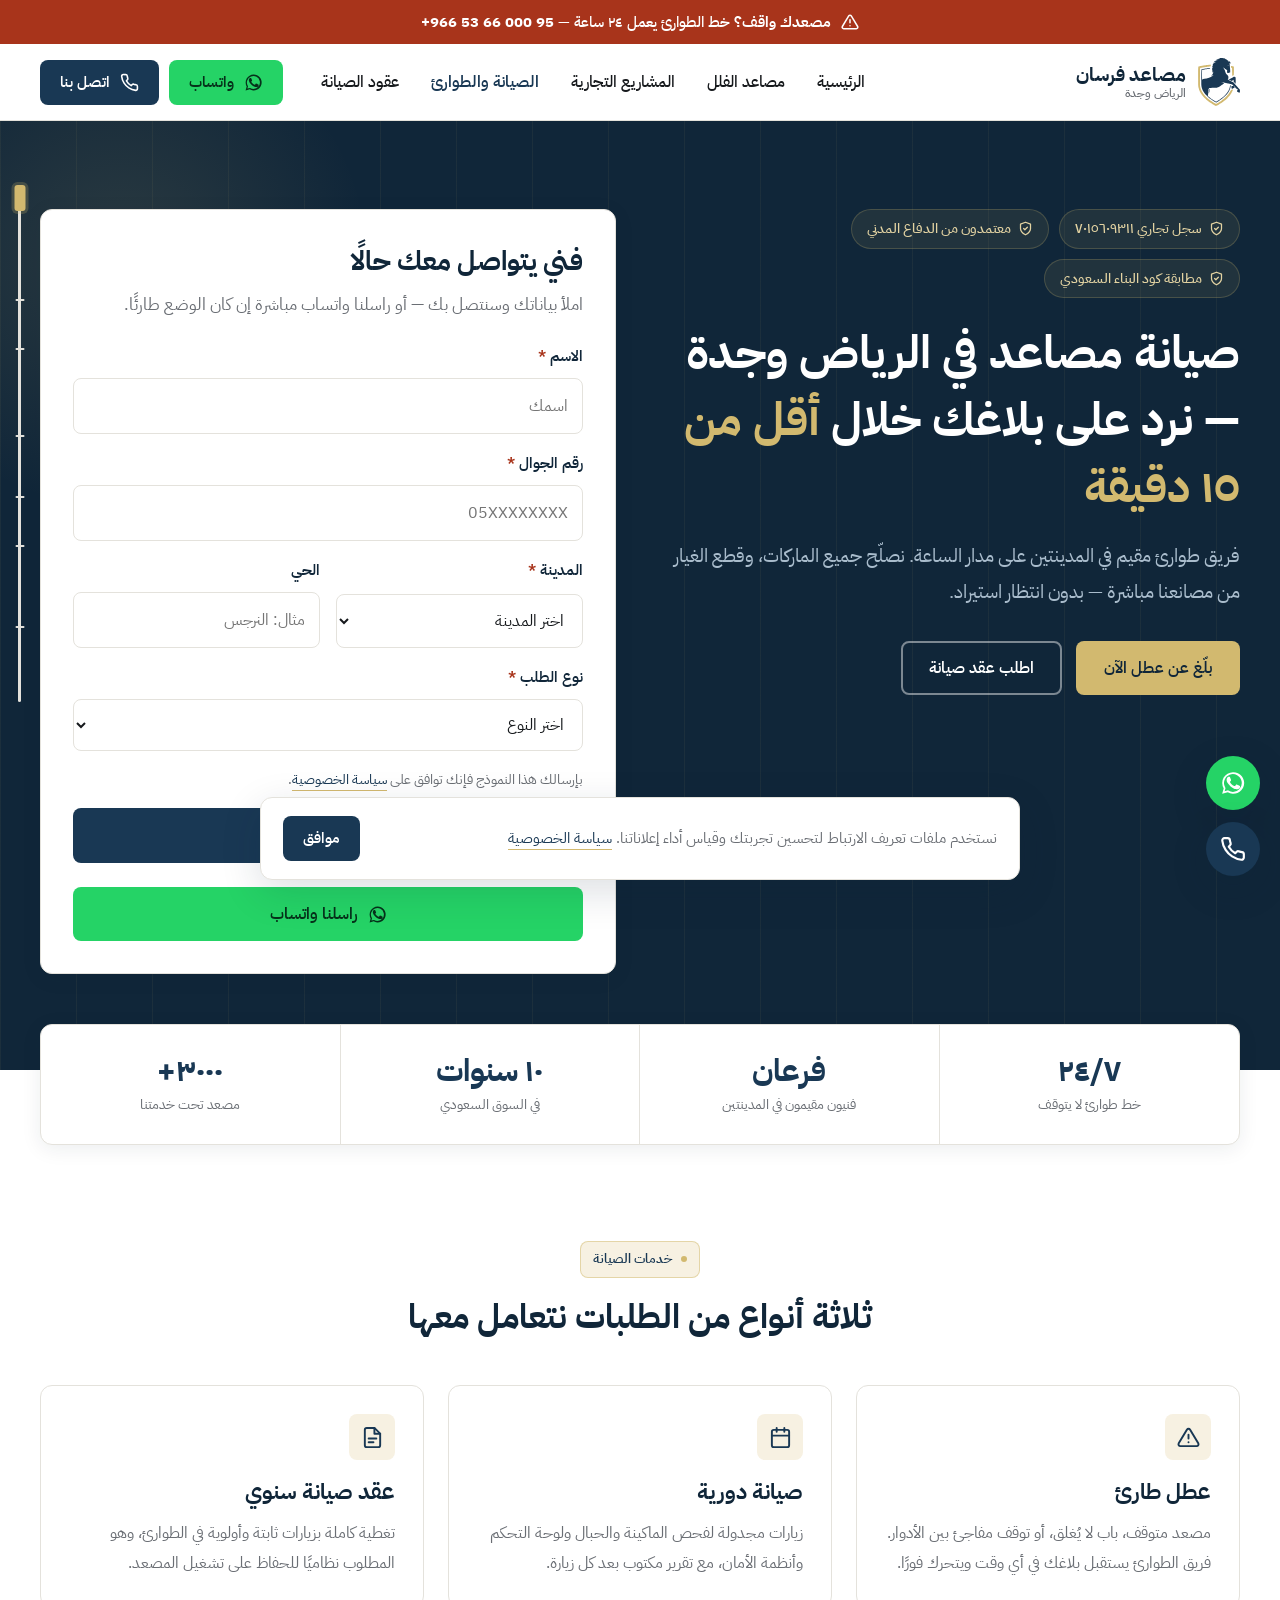
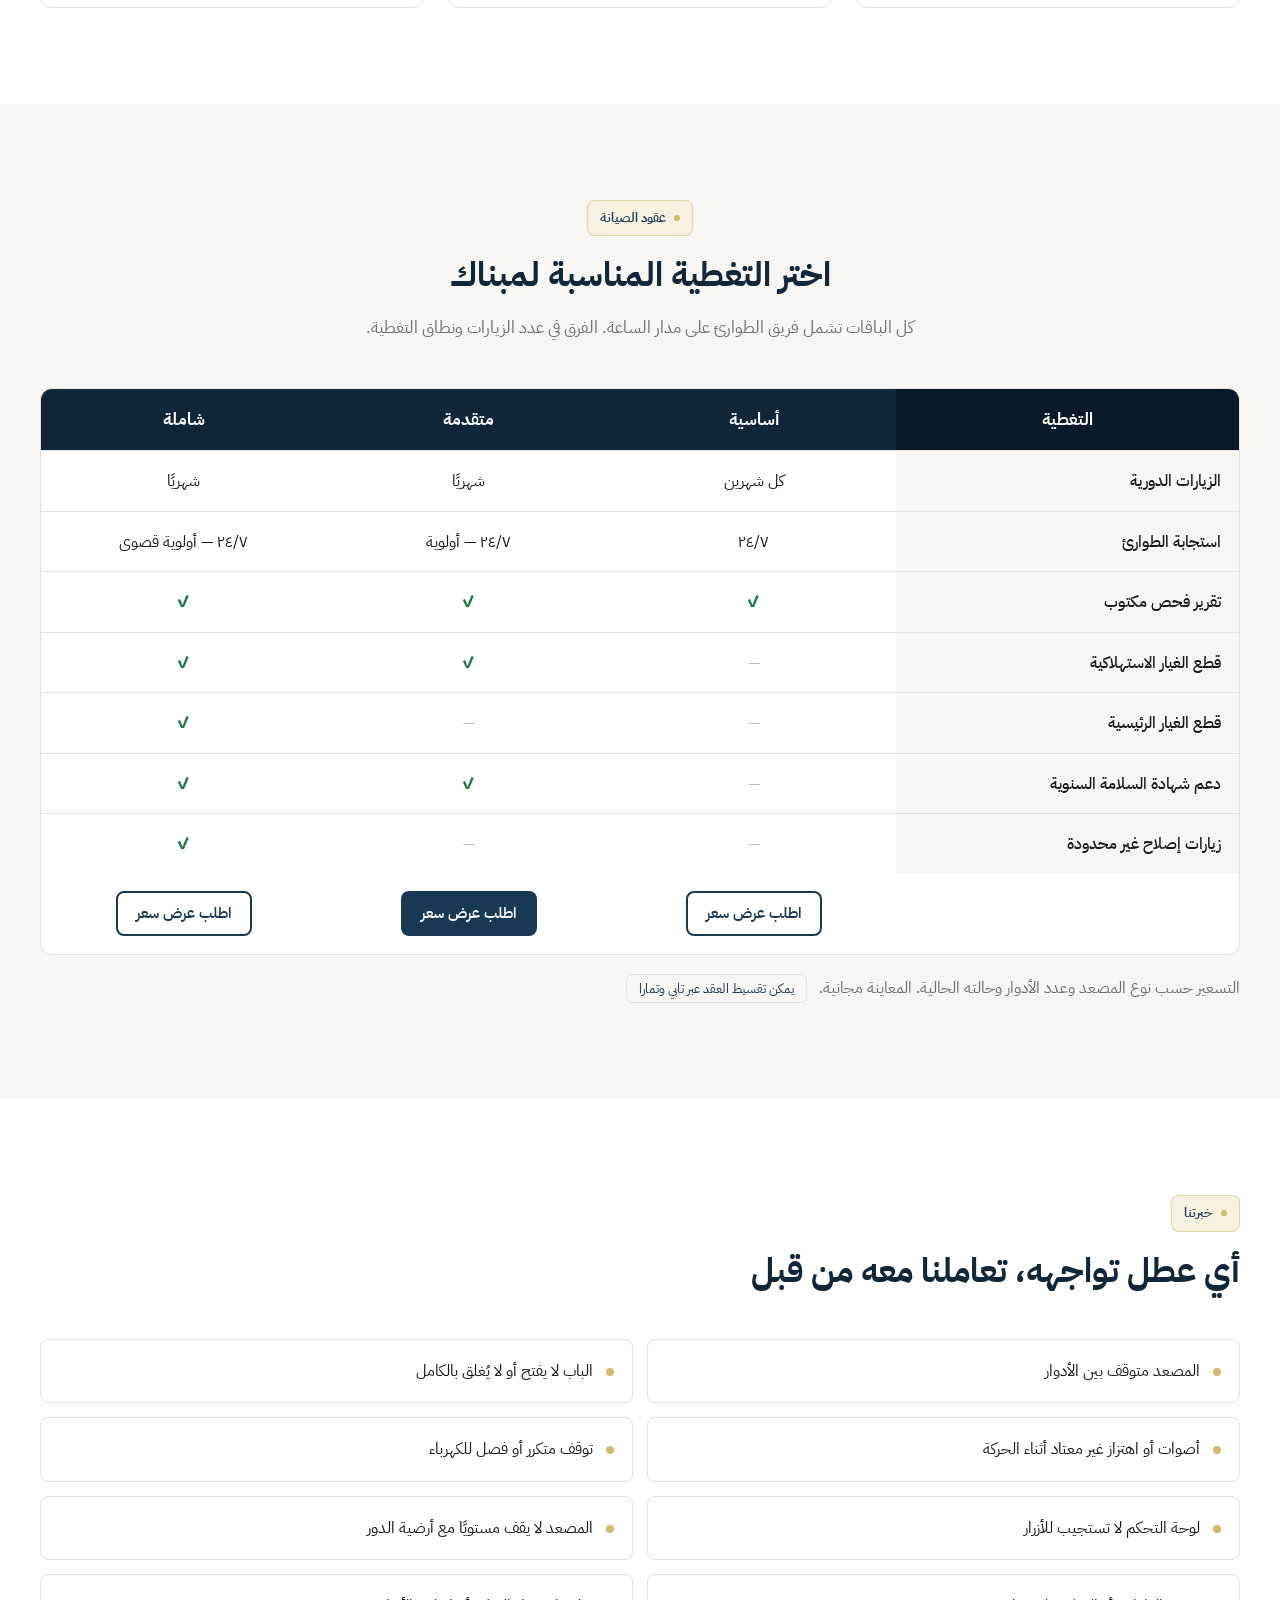
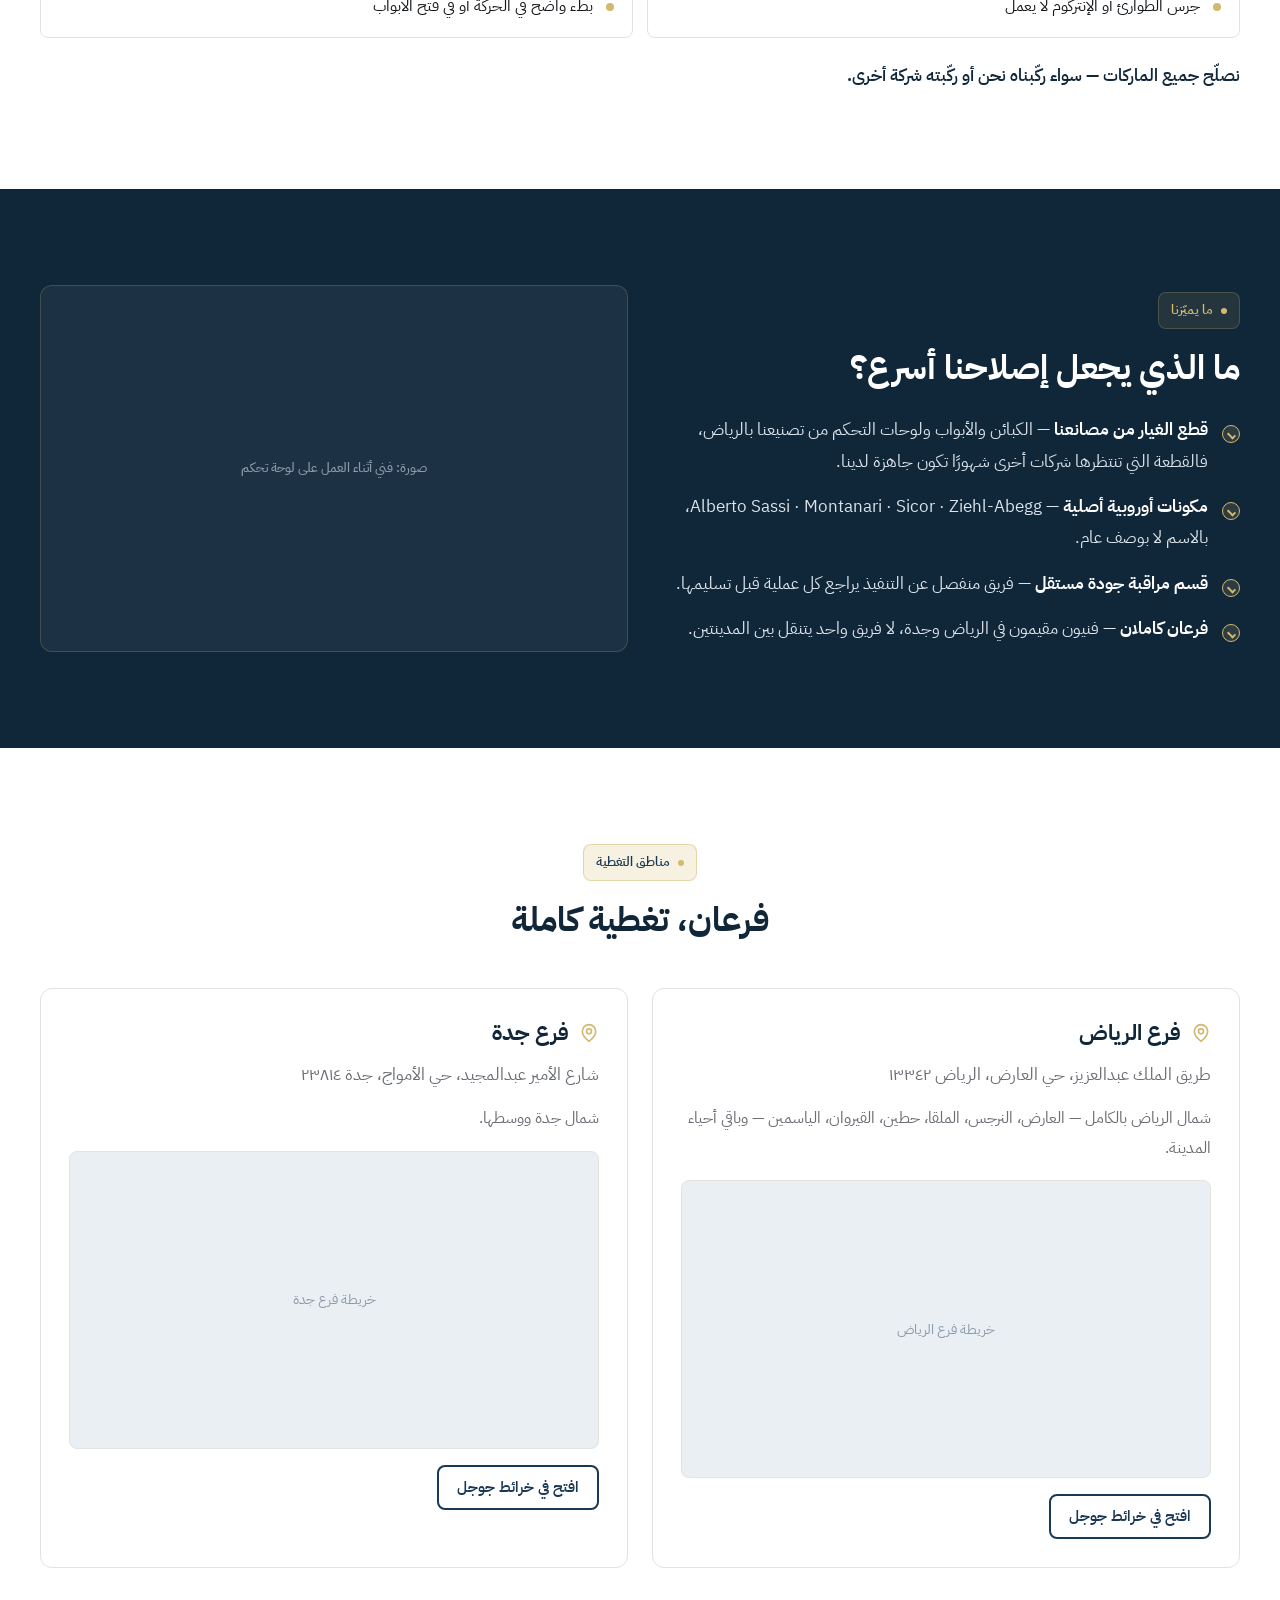
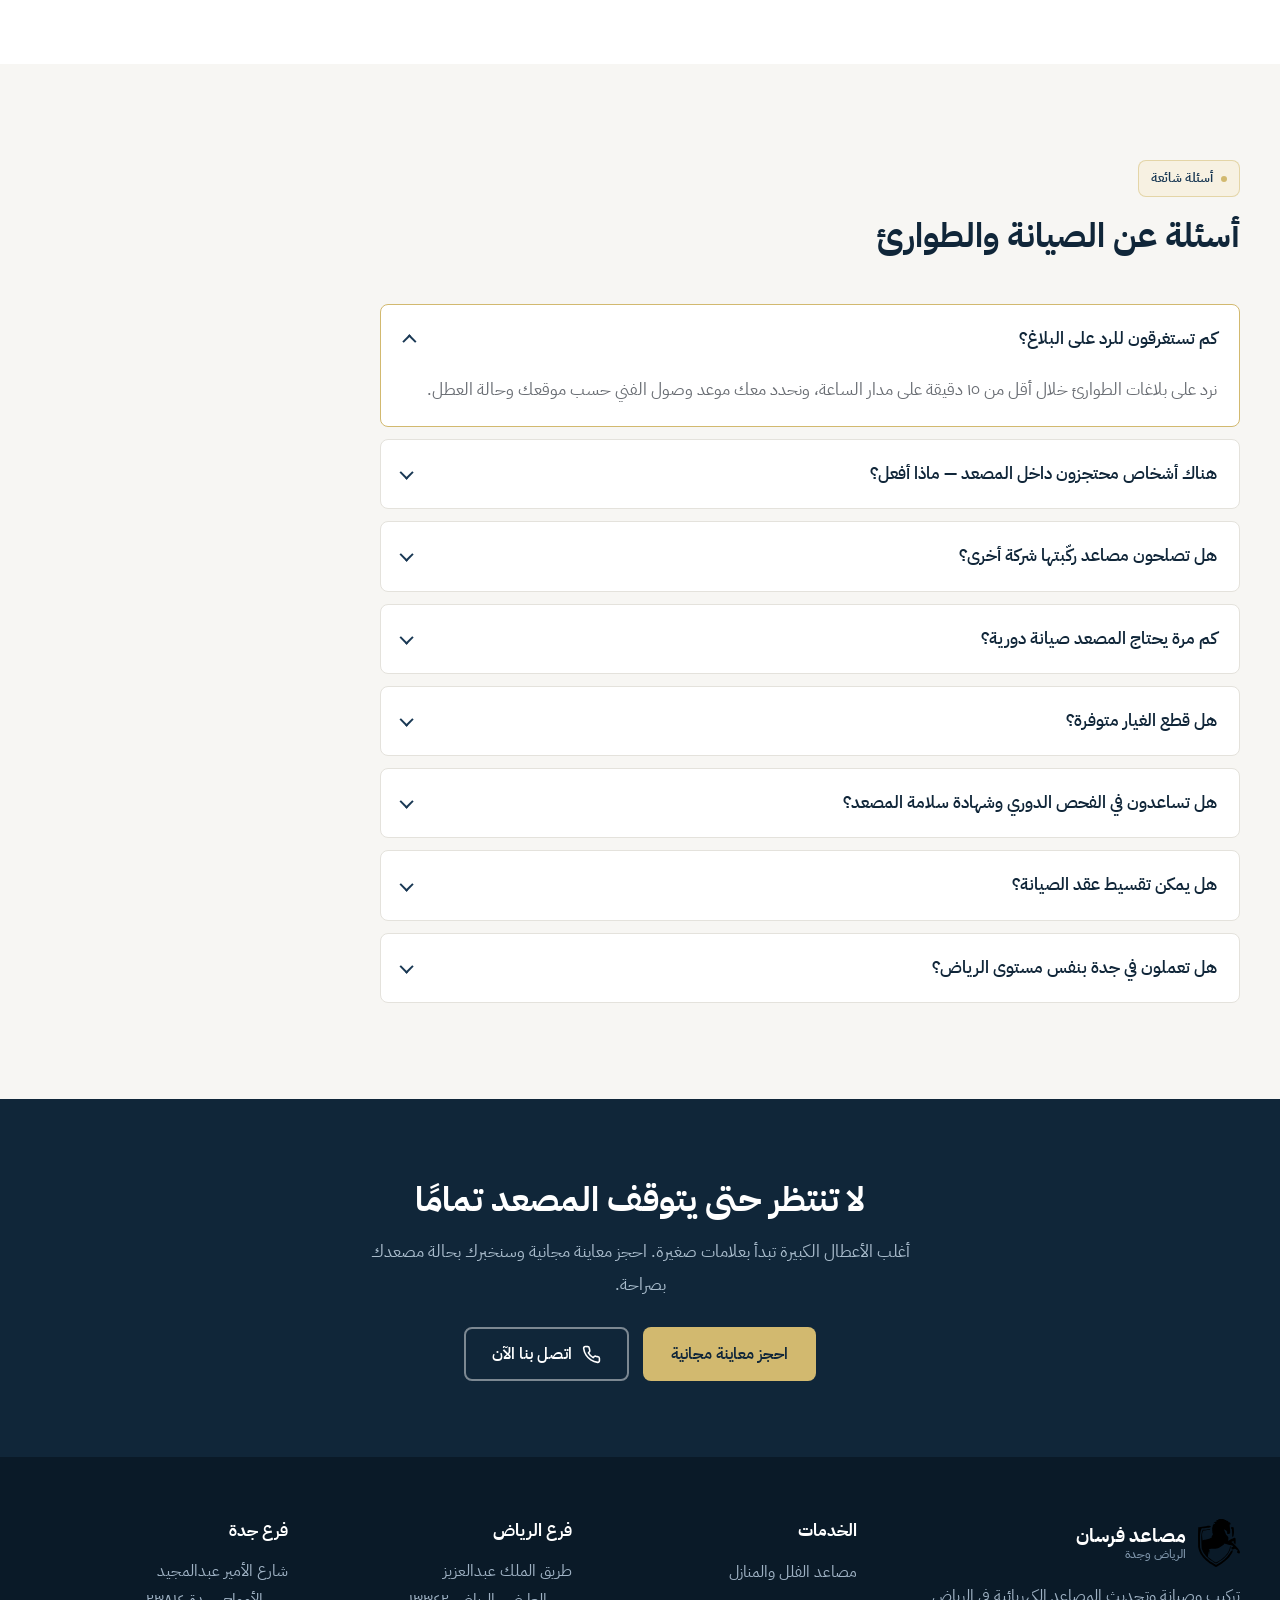
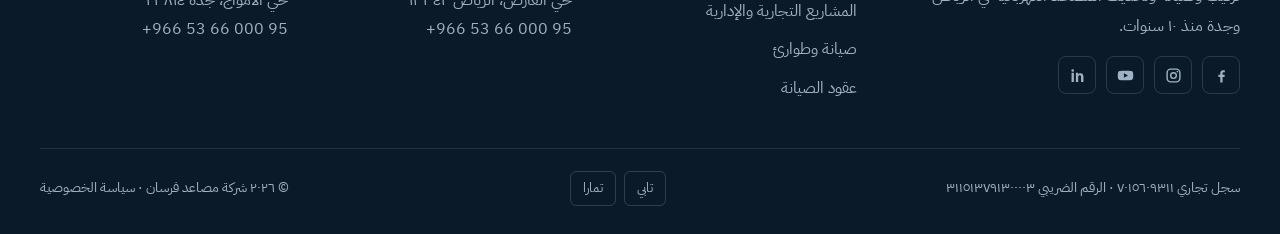
==== maintenance.html @ 2d0166f9 "Initial commit" ====
<!DOCTYPE html>
<html lang="ar" dir="rtl">
<head>
<meta charset="UTF-8">
<meta name="viewport" content="width=device-width, initial-scale=1">
<title>صيانة مصاعد الرياض وجدة | طوارئ ٢٤ ساعة – مصاعد فرسان</title>
<meta name="description" content="عطل في المصعد؟ فريق طوارئ مقيم في الرياض وجدة على مدار الساعة، ورد على بلاغك خلال أقل من ١٥ دقيقة. عقود صيانة سنوية وقطع غيار من مصانعنا.">
<link rel="canonical" href="https://fursanelevators.com/lp/maintenance.html">
<meta property="og:title" content="صيانة مصاعد الرياض وجدة | طوارئ ٢٤ ساعة">
<meta property="og:description" content="فريق طوارئ مقيم في الرياض وجدة على مدار الساعة، ورد على بلاغك خلال أقل من ١٥ دقيقة.">
<meta property="og:type" content="website">
<meta property="og:locale" content="ar_SA">

<link rel="icon" href="assets/fursan-logo-mono.svg" type="image/svg+xml">
<link rel="preconnect" href="https://fonts.googleapis.com">
<link rel="preconnect" href="https://fonts.gstatic.com" crossorigin>
<link rel="stylesheet" href="https://fonts.googleapis.com/css2?family=IBM+Plex+Sans+Arabic:wght@400;500;600;700&display=swap">
<link rel="stylesheet" href="styles.css">

<!-- 🔸 GTM -->
<script>(function(w,d,s,l,i){w[l]=w[l]||[];w[l].push({'gtm.start':new Date().getTime(),event:'gtm.js'});
var f=d.getElementsByTagName(s)[0],j=d.createElement(s),dl=l!='dataLayer'?'&l='+l:'';j.async=true;
j.src='https://www.googletagmanager.com/gtm.js?id='+i+dl;f.parentNode.insertBefore(j,f);})
(window,document,'script','dataLayer','GTM-XXXXXXX');</script>

<script type="application/ld+json">
{
  "@context": "https://schema.org",
  "@type": "FAQPage",
  "mainEntity": [
    {"@type":"Question","name":"كم تستغرقون للرد على البلاغ؟","acceptedAnswer":{"@type":"Answer","text":"نرد على بلاغات الطوارئ خلال أقل من ١٥ دقيقة على مدار الساعة، ونحدد معك موعد وصول الفني حسب موقعك وحالة العطل."}},
    {"@type":"Question","name":"هل تصلحون مصاعد ركّبتها شركة أخرى؟","acceptedAnswer":{"@type":"Answer","text":"نعم. نتعامل مع جميع الماركات، ونبدأ بمعاينة لتحديد الحالة قبل أي عمل."}},
    {"@type":"Question","name":"كم مرة يحتاج المصعد صيانة دورية؟","acceptedAnswer":{"@type":"Answer","text":"الشائع زيارة شهرية للمصاعد كثيفة الاستخدام، وكل شهرين للمصاعد السكنية الأقل استخدامًا."}}
  ]
}
</script>
</head>

<body class="has-bar" data-page="maintenance" data-page-name="صفحة الصيانة والطوارئ">
<noscript><iframe src="https://www.googletagmanager.com/ns.html?id=GTM-XXXXXXX" height="0" width="0" style="display:none;visibility:hidden"></iframe></noscript>

<svg width="0" height="0" style="position:absolute" aria-hidden="true" focusable="false">
  <symbol id="i-phone" viewBox="0 0 24 24" fill="none" stroke="currentColor" stroke-width="2" stroke-linecap="round" stroke-linejoin="round"><path d="M22 16.9v3a2 2 0 0 1-2.2 2 19.8 19.8 0 0 1-8.6-3.1 19.5 19.5 0 0 1-6-6A19.8 19.8 0 0 1 2.1 4.2 2 2 0 0 1 4.1 2h3a2 2 0 0 1 2 1.7c.1 1 .4 1.9.7 2.8a2 2 0 0 1-.5 2.1L8.1 9.9a16 16 0 0 0 6 6l1.3-1.3a2 2 0 0 1 2.1-.4c.9.3 1.8.6 2.8.7a2 2 0 0 1 1.7 2Z"/></symbol>
  <symbol id="i-wa" viewBox="0 0 24 24" fill="currentColor"><path d="M17.5 14.4c-.3-.2-1.7-.9-2-1-.3-.1-.5-.1-.7.1-.2.3-.7 1-.9 1.2-.2.2-.3.2-.6.1a8 8 0 0 1-2.4-1.5 9 9 0 0 1-1.6-2c-.2-.3 0-.5.1-.6l.5-.6.3-.5v-.5l-1-2.3c-.2-.6-.5-.5-.7-.5h-.6c-.2 0-.5.1-.8.4-.3.3-1 1-1 2.5s1.1 2.9 1.2 3.1c.2.2 2.2 3.4 5.3 4.7.7.3 1.3.5 1.8.6.7.2 1.4.2 1.9.1.6-.1 1.7-.7 2-1.4.2-.7.2-1.3.2-1.4l-.5-.3ZM12 2a10 10 0 0 0-8.6 15L2 22l5.2-1.4A10 10 0 1 0 12 2Zm0 18.2c-1.5 0-3-.4-4.3-1.2l-.3-.2-3.1.8.8-3-.2-.3A8.2 8.2 0 1 1 12 20.2Z"/></symbol>
  <symbol id="i-shield" viewBox="0 0 24 24" fill="none" stroke="currentColor" stroke-width="2" stroke-linecap="round" stroke-linejoin="round"><path d="M12 22s8-4 8-10V5l-8-3-8 3v7c0 6 8 10 8 10Z"/><path d="m9 12 2 2 4-4"/></symbol>
  <symbol id="i-wrench" viewBox="0 0 24 24" fill="none" stroke="currentColor" stroke-width="2" stroke-linecap="round" stroke-linejoin="round"><path d="M14.7 6.3a4 4 0 0 0 5 5l-9.5 9.5a2.8 2.8 0 0 1-4-4Z"/><path d="m14.7 6.3 3-3 3 3-3 3"/></symbol>
  <symbol id="i-alert" viewBox="0 0 24 24" fill="none" stroke="currentColor" stroke-width="2" stroke-linecap="round" stroke-linejoin="round"><path d="M10.3 3.9 1.8 18a2 2 0 0 0 1.7 3h17a2 2 0 0 0 1.7-3L13.7 3.9a2 2 0 0 0-3.4 0Z"/><path d="M12 9v4M12 17h.01"/></symbol>
  <symbol id="i-cal" viewBox="0 0 24 24" fill="none" stroke="currentColor" stroke-width="2" stroke-linecap="round" stroke-linejoin="round"><rect x="3" y="4" width="18" height="18" rx="2"/><path d="M16 2v4M8 2v4M3 10h18"/></symbol>
  <symbol id="i-doc" viewBox="0 0 24 24" fill="none" stroke="currentColor" stroke-width="2" stroke-linecap="round" stroke-linejoin="round"><path d="M14 2H6a2 2 0 0 0-2 2v16a2 2 0 0 0 2 2h12a2 2 0 0 0 2-2V8Z"/><path d="M14 2v6h6M8 13h8M8 17h5"/></symbol>
  <symbol id="i-build" viewBox="0 0 24 24" fill="none" stroke="currentColor" stroke-width="2" stroke-linecap="round" stroke-linejoin="round"><path d="M4 21V5a2 2 0 0 1 2-2h8a2 2 0 0 1 2 2v16"/><path d="M16 9h2a2 2 0 0 1 2 2v10"/><path d="M2 21h20M8 7h2M8 11h2M8 15h2"/></symbol>
  <symbol id="i-pin" viewBox="0 0 24 24" fill="none" stroke="currentColor" stroke-width="2" stroke-linecap="round" stroke-linejoin="round"><path d="M20 10c0 6-8 12-8 12s-8-6-8-12a8 8 0 0 1 16 0Z"/><circle cx="12" cy="10" r="3"/></symbol>
  <symbol id="i-arrow" viewBox="0 0 24 24" fill="none" stroke="currentColor" stroke-width="2" stroke-linecap="round" stroke-linejoin="round"><path d="M19 12H5M12 19l-7-7 7-7"/></symbol>
  <symbol id="i-fb" viewBox="0 0 24 24" fill="currentColor"><path d="M13.5 22v-8h2.7l.4-3.1h-3.1V8.9c0-.9.25-1.5 1.55-1.5H16.7V4.6A22 22 0 0 0 14.3 4.5c-2.4 0-4 1.45-4 4.1v2.3H7.6V14h2.7v8Z"/></symbol>
  <symbol id="i-ig" viewBox="0 0 24 24" fill="none" stroke="currentColor" stroke-width="2"><rect x="3" y="3" width="18" height="18" rx="5"/><circle cx="12" cy="12" r="4"/><circle cx="17.5" cy="6.5" r="1.2" fill="currentColor" stroke="none"/></symbol>
  <symbol id="i-yt" viewBox="0 0 24 24" fill="currentColor"><path d="M22.5 7.6a2.7 2.7 0 0 0-1.9-1.9C18.9 5.2 12 5.2 12 5.2s-6.9 0-8.6.5A2.7 2.7 0 0 0 1.5 7.6 28 28 0 0 0 1 12a28 28 0 0 0 .5 4.4 2.7 2.7 0 0 0 1.9 1.9c1.7.5 8.6.5 8.6.5s6.9 0 8.6-.5a2.7 2.7 0 0 0 1.9-1.9A28 28 0 0 0 23 12a28 28 0 0 0-.5-4.4ZM9.8 15.3V8.7l5.7 3.3Z"/></symbol>
  <symbol id="i-in" viewBox="0 0 24 24" fill="currentColor"><path d="M6.9 8.2H3.6V21h3.3ZM5.25 3a1.9 1.9 0 1 0 0 3.8 1.9 1.9 0 0 0 0-3.8ZM20.4 13.6c0-3.3-1.8-4.9-4.1-4.9-1.9 0-2.8 1.05-3.25 1.8V8.2H9.75c.05.95 0 12.8 0 12.8H13v-7.15c0-.35.05-.7.15-.95.25-.7.85-1.4 1.9-1.4 1.35 0 1.95.95 1.95 2.4V21h3.4Z"/></symbol>
</svg>

<a class="skip-link" href="#main">تخطي إلى المحتوى</a>

<!-- ==================== شريط الطوارئ ==================== -->
<a class="emergency-bar" data-loc="emergency_bar" href="tel:+966536600095">
  <svg width="18" height="18"><use href="#i-alert"></use></svg>
  <span><strong>مصعدك واقف؟</strong> خط الطوارئ يعمل ٢٤ ساعة — <span class="num">+966 53 66 000 95</span></span>
</a>

<!-- ==================== الهيدر ==================== -->
<header class="header">
  <div class="container header__inner">
    <a class="brand" href="index.html">
      <img src="assets/fursan-logo.svg" alt="" width="42" height="48">
      <span class="brand__name">مصاعد فرسان<span class="brand__tag">الرياض وجدة</span></span>
    </a>

    <button class="burger" type="button" aria-label="القائمة" aria-expanded="false">
      <span></span><span></span><span></span>
    </button>

    <nav class="nav" aria-label="التنقل الرئيسي">
      <a href="index.html">الرئيسية</a>
      <a href="villa-elevators.html">مصاعد الفلل</a>
      <a href="projects.html">المشاريع التجارية</a>
      <a href="maintenance.html" aria-current="page">الصيانة والطوارئ</a>
      <a href="#packages">عقود الصيانة</a>
    </nav>

    <div class="header__actions">
      <a class="btn btn--wa btn--sm" data-loc="header" href="https://wa.me/966536600095?text=%D8%A7%D9%84%D8%B3%D9%84%D8%A7%D9%85%20%D8%B9%D9%84%D9%8A%D9%83%D9%85%D8%8C%20%D8%B9%D9%86%D8%AF%D9%8A%20%D8%B9%D8%B7%D9%84%20%D9%81%D9%8A%20%D8%A7%D9%84%D9%85%D8%B5%D8%B9%D8%AF%20%D9%88%D8%A3%D8%AD%D8%AA%D8%A7%D8%AC%20%D9%81%D9%86%D9%8A" target="_blank" rel="noopener">
        <svg><use href="#i-wa"></use></svg> واتساب
      </a>
      <a class="btn btn--primary btn--sm" data-loc="header" href="tel:+966536600095">
        <svg><use href="#i-phone"></use></svg> اتصل بنا
      </a>
    </div>
  </div>
</header>

<div class="shaft" aria-hidden="true"><span class="shaft__car"></span></div>

<main id="main">

<!-- ==================== الهيرو + النموذج ==================== -->
<section class="hero">
  <div class="container">
    <div class="grid grid-2" style="align-items:start;gap:48px">
      <div class="hero__inner">
        <div class="badges">
          <span class="badge"><svg><use href="#i-shield"></use></svg> سجل تجاري ٧٠١٥٦٠٩٣١١</span>
          <!-- 🔸 احذف إن لم يتأكد -->
          <span class="badge"><svg><use href="#i-shield"></use></svg> معتمدون من الدفاع المدني</span>
          <span class="badge"><svg><use href="#i-shield"></use></svg> مطابقة كود البناء السعودي</span>
        </div>

        <!-- 🔸 «نرد على بلاغك» مقصودة — راجع الملاحظة في ملف الكوبي قبل تغييرها -->
        <h1>صيانة مصاعد في الرياض وجدة — نرد على بلاغك خلال <span class="hl">أقل من ١٥ دقيقة</span></h1>

        <p class="hero__sub">
          فريق طوارئ مقيم في المدينتين على مدار الساعة. نصلّح جميع الماركات،
          وقطع الغيار من مصانعنا مباشرة — بدون انتظار استيراد.
        </p>

        <div class="btn-row">
          <a class="btn btn--gold" href="#report">بلّغ عن عطل الآن</a>
          <a class="btn btn--ghost-light" href="#packages">اطلب عقد صيانة</a>
        </div>
      </div>

      <!-- النموذج فوق الطية -->
      <div class="form-card" data-form-wrap id="report">
        <h2>فني يتواصل معك حالًا</h2>
        <p>املأ بياناتك وسنتصل بك — أو راسلنا واتساب مباشرة إن كان الوضع طارئًا.</p>

        <form data-form="form_submit" novalidate class="form-body">
          <div class="field">
            <label for="m-name">الاسم <span class="req">*</span></label>
            <input id="m-name" name="name" type="text" required placeholder="اسمك">
            <span class="err">من فضلك اكتب اسمك</span>
          </div>

          <div class="field">
            <label for="m-phone">رقم الجوال <span class="req">*</span></label>
            <input id="m-phone" name="phone" type="tel" required inputmode="tel" placeholder="05XXXXXXXX">
            <span class="err">رقم الجوال غير صحيح — تأكد من الرقم</span>
          </div>

          <div class="field-row">
            <div class="field">
              <label for="m-city">المدينة <span class="req">*</span></label>
              <select id="m-city" name="city" required>
                <option value="">اختر المدينة</option>
                <option>الرياض</option>
                <option>جدة</option>
              </select>
              <span class="err">اختر المدينة</span>
            </div>
            <div class="field">
              <label for="m-area">الحي</label>
              <input id="m-area" name="area" type="text" placeholder="مثال: النرجس">
            </div>
          </div>

          <div class="field">
            <label for="m-type">نوع الطلب <span class="req">*</span></label>
            <select id="m-type" name="request_type" required>
              <option value="">اختر النوع</option>
              <option>عطل طارئ</option>
              <option>صيانة دورية</option>
              <option>عقد صيانة سنوي</option>
            </select>
            <span class="err">اختر نوع الطلب</span>
          </div>

          <p class="form-note">بإرسالك هذا النموذج فإنك توافق على <a href="privacy.html">سياسة الخصوصية</a>.</p>
          <button class="btn btn--primary btn--block" type="submit">أرسل البلاغ</button>

          <p class="form-alt">
            <a class="btn btn--wa btn--block" data-loc="form_alt" href="https://wa.me/966536600095?text=%D8%A7%D9%84%D8%B3%D9%84%D8%A7%D9%85%20%D8%B9%D9%84%D9%8A%D9%83%D9%85%D8%8C%20%D8%B9%D9%86%D8%AF%D9%8A%20%D8%B9%D8%B7%D9%84%20%D9%81%D9%8A%20%D8%A7%D9%84%D9%85%D8%B5%D8%B9%D8%AF" target="_blank" rel="noopener" style="margin-top:10px">
              <svg><use href="#i-wa"></use></svg> راسلنا واتساب
            </a>
          </p>
        </form>

        <div class="form-success" role="status">
          <strong>وصلنا بلاغك.</strong>
          سنتصل بك على الرقم المُدخل خلال دقائق. إن كان المصعد متوقفًا وبداخله أشخاص،
          اتصل بنا مباشرة على <span class="num">+966 53 66 000 95</span>.
        </div>
      </div>
    </div>
  </div>
</section>

<!-- ==================== شريط الثقة ==================== -->
<section class="stats">
  <div class="container">
    <div class="stats__inner">
      <div class="stat"><div class="stat__n">٢٤/٧</div><div class="stat__l">خط طوارئ لا يتوقف</div></div>
      <div class="stat"><div class="stat__n">فرعان</div><div class="stat__l">فنيون مقيمون في المدينتين</div></div>
      <div class="stat"><div class="stat__n">١٠ سنوات</div><div class="stat__l">في السوق السعودي</div></div>
      <!-- 🔸 يحتاج تأكيدًا -->
      <div class="stat"><div class="stat__n">+٣٠٠٠</div><div class="stat__l">مصعد تحت خدمتنا</div></div>
    </div>
  </div>
</section>

<!-- ==================== بنتعامل مع إيه ==================== -->
<section class="section" id="services">
  <div class="container">
    <div class="section-head section-head--center reveal">
      <span class="eyebrow">خدمات الصيانة</span>
      <h2>ثلاثة أنواع من الطلبات نتعامل معها</h2>
    </div>

    <div class="grid grid-3 reveal">
      <article class="card">
        <div class="icon-box"><svg><use href="#i-alert"></use></svg></div>
        <h3>عطل طارئ</h3>
        <p>مصعد متوقف، باب لا يُغلق، أو توقف مفاجئ بين الأدوار. فريق الطوارئ يستقبل بلاغك في أي وقت ويتحرك فورًا.</p>
      </article>
      <article class="card">
        <div class="icon-box"><svg><use href="#i-cal"></use></svg></div>
        <h3>صيانة دورية</h3>
        <p>زيارات مجدولة لفحص الماكينة والحبال ولوحة التحكم وأنظمة الأمان، مع تقرير مكتوب بعد كل زيارة.</p>
      </article>
      <article class="card">
        <div class="icon-box"><svg><use href="#i-doc"></use></svg></div>
        <h3>عقد صيانة سنوي</h3>
        <p>تغطية كاملة بزيارات ثابتة وأولوية في الطوارئ، وهو المطلوب نظاميًا للحفاظ على تشغيل المصعد.</p>
      </article>
    </div>
  </div>
</section>

<!-- ==================== الباقات ==================== -->
<section class="section section--alt" id="packages">
  <div class="container">
    <div class="section-head section-head--center reveal">
      <span class="eyebrow">عقود الصيانة</span>
      <h2>اختر التغطية المناسبة لمبناك</h2>
      <p>كل الباقات تشمل فريق الطوارئ على مدار الساعة. الفرق في عدد الزيارات ونطاق التغطية.</p>
    </div>

    <!-- 🔸 محتوى الباقات مقترح — يحتاج مراجعة العميل قبل النشر -->
    <div class="table-wrap reveal">
      <table class="pkg">
        <thead>
          <tr>
            <th scope="col">التغطية</th>
            <th scope="col">أساسية</th>
            <th scope="col">متقدمة</th>
            <th scope="col">شاملة</th>
          </tr>
        </thead>
        <tbody>
          <tr><th scope="row">الزيارات الدورية</th><td>كل شهرين</td><td>شهريًا</td><td>شهريًا</td></tr>
          <tr><th scope="row">استجابة الطوارئ</th><td>٢٤/٧</td><td>٢٤/٧ — أولوية</td><td>٢٤/٧ — أولوية قصوى</td></tr>
          <tr><th scope="row">تقرير فحص مكتوب</th><td class="yes">✓</td><td class="yes">✓</td><td class="yes">✓</td></tr>
          <tr><th scope="row">قطع الغيار الاستهلاكية</th><td class="no">—</td><td class="yes">✓</td><td class="yes">✓</td></tr>
          <tr><th scope="row">قطع الغيار الرئيسية</th><td class="no">—</td><td class="no">—</td><td class="yes">✓</td></tr>
          <tr><th scope="row">دعم شهادة السلامة السنوية</th><td class="no">—</td><td class="yes">✓</td><td class="yes">✓</td></tr>
          <tr><th scope="row">زيارات إصلاح غير محدودة</th><td class="no">—</td><td class="no">—</td><td class="yes">✓</td></tr>
        </tbody>
        <tfoot>
          <tr>
            <td></td>
            <td><a class="btn btn--outline btn--sm" href="#report">اطلب عرض سعر</a></td>
            <td><a class="btn btn--primary btn--sm" href="#report">اطلب عرض سعر</a></td>
            <td><a class="btn btn--outline btn--sm" href="#report">اطلب عرض سعر</a></td>
          </tr>
        </tfoot>
      </table>
    </div>

    <p style="margin-top:18px;color:var(--gray);font-size:15.5px">
      التسعير حسب نوع المصعد وعدد الأدوار وحالته الحالية. المعاينة مجانية.
      <span class="pay-chip" style="border-color:var(--line);color:var(--navy);margin-inline-start:8px">يمكن تقسيط العقد عبر تابي وتمارا</span>
    </p>
  </div>
</section>

<!-- ==================== الأعطال ==================== -->
<section class="section" id="faults">
  <div class="container">
    <div class="section-head reveal">
      <span class="eyebrow">خبرتنا</span>
      <h2>أي عطل تواجهه، تعاملنا معه من قبل</h2>
    </div>

    <div class="fault-grid reveal">
      <div class="fault"><span></span> المصعد متوقف بين الأدوار</div>
      <div class="fault"><span></span> الباب لا يفتح أو لا يُغلق بالكامل</div>
      <div class="fault"><span></span> أصوات أو اهتزاز غير معتاد أثناء الحركة</div>
      <div class="fault"><span></span> توقف متكرر أو فصل للكهرباء</div>
      <div class="fault"><span></span> لوحة التحكم لا تستجيب للأزرار</div>
      <div class="fault"><span></span> المصعد لا يقف مستويًا مع أرضية الدور</div>
      <div class="fault"><span></span> جرس الطوارئ أو الإنتركوم لا يعمل</div>
      <div class="fault"><span></span> بطء واضح في الحركة أو في فتح الأبواب</div>
    </div>

    <p style="margin-top:22px;font-weight:600;color:var(--navy-dark)">
      نصلّح جميع الماركات — سواء ركّبناه نحن أو ركّبته شركة أخرى.
    </p>
  </div>
</section>

<!-- ==================== لماذا إصلاحنا أسرع ==================== -->
<section class="section section--dark" id="why">
  <div class="container">
    <div class="grid grid-2 reveal" style="align-items:center">
      <div>
        <span class="eyebrow">ما يميّزنا</span>
        <h2>ما الذي يجعل إصلاحنا أسرع؟</h2>
        <ul class="checks" style="margin-top:22px">
          <li><strong style="color:#fff">قطع الغيار من مصانعنا</strong> — الكبائن والأبواب ولوحات التحكم من تصنيعنا بالرياض، فالقطعة التي تنتظرها شركات أخرى شهورًا تكون جاهزة لدينا.</li>
          <li><strong style="color:#fff">مكونات أوروبية أصلية</strong> — Alberto Sassi · Montanari · Sicor · Ziehl-Abegg، بالاسم لا بوصف عام.</li>
          <li><strong style="color:#fff">قسم مراقبة جودة مستقل</strong> — فريق منفصل عن التنفيذ يراجع كل عملية قبل تسليمها.</li>
          <li><strong style="color:#fff">فرعان كاملان</strong> — فنيون مقيمون في الرياض وجدة، لا فريق واحد يتنقل بين المدينتين.</li>
        </ul>
      </div>
      <!-- 🔸 استبدل بصورة فني أثناء العمل -->
      <div class="ph ph--wide" data-label="صورة: فني أثناء العمل على لوحة تحكم" style="background:rgba(255,255,255,.05);border-color:rgba(210,185,111,.22)"></div>
    </div>
  </div>
</section>

<!-- ==================== التغطية ==================== -->
<section class="section" id="coverage">
  <div class="container">
    <div class="section-head section-head--center reveal">
      <span class="eyebrow">مناطق التغطية</span>
      <h2>فرعان، تغطية كاملة</h2>
    </div>

    <div class="grid grid-2 reveal">
      <article class="branch">
        <h3><svg><use href="#i-pin"></use></svg> فرع الرياض</h3>
        <address>طريق الملك عبدالعزيز، حي العارض، الرياض ١٣٣٤٢</address>
        <p class="branch__areas">شمال الرياض بالكامل — العارض، النرجس، الملقا، حطين، القيروان، الياسمين — وباقي أحياء المدينة.</p>
        <div class="map">خريطة فرع الرياض</div>
        <a class="btn btn--outline btn--sm" href="https://goo.gl/maps/jw14hDbv2TFBwcTp7" target="_blank" rel="noopener">افتح في خرائط جوجل</a>
      </article>

      <article class="branch">
        <h3><svg><use href="#i-pin"></use></svg> فرع جدة</h3>
        <address>شارع الأمير عبدالمجيد، حي الأمواج، جدة ٢٣٨١٤</address>
        <p class="branch__areas">شمال جدة ووسطها.</p>
        <div class="map">خريطة فرع جدة</div>
        <a class="btn btn--outline btn--sm" href="https://maps.google.com/?q=Prince+Abdulmajeed+Al+Amwaj+Jeddah" target="_blank" rel="noopener">افتح في خرائط جوجل</a>
      </article>
    </div>
  </div>
</section>

<!-- ==================== الأسئلة الشائعة ==================== -->
<section class="section section--alt" id="faq">
  <div class="container">
    <div class="section-head reveal">
      <span class="eyebrow">أسئلة شائعة</span>
      <h2>أسئلة عن الصيانة والطوارئ</h2>
    </div>

    <div class="faq reveal">
      <details open>
        <summary>كم تستغرقون للرد على البلاغ؟</summary>
        <div class="faq__body">نرد على بلاغات الطوارئ خلال أقل من ١٥ دقيقة على مدار الساعة، ونحدد معك موعد وصول الفني حسب موقعك وحالة العطل.</div>
      </details>
      <details>
        <summary>هناك أشخاص محتجزون داخل المصعد — ماذا أفعل؟</summary>
        <div class="faq__body">
          اطلب منهم البقاء داخل الكبينة وعدم محاولة فتح الأبواب بالقوة، والضغط على جرس الطوارئ.
          اتصل بنا فورًا على <strong>+966 53 66 000 95</strong>، وبالدفاع المدني على <strong>٩٩٨</strong>
          إن كانت هناك حالة صحية طارئة.
        </div>
      </details>
      <details>
        <summary>هل تصلحون مصاعد ركّبتها شركة أخرى؟</summary>
        <div class="faq__body">نعم. نتعامل مع جميع الماركات، ونبدأ بمعاينة لتحديد الحالة قبل أي عمل.</div>
      </details>
      <details>
        <summary>كم مرة يحتاج المصعد صيانة دورية؟</summary>
        <div class="faq__body">الشائع زيارة شهرية للمصاعد كثيفة الاستخدام، وكل شهرين للمصاعد السكنية الأقل استخدامًا. نحدد الجدول بعد المعاينة.</div>
      </details>
      <details>
        <summary>هل قطع الغيار متوفرة؟</summary>
        <div class="faq__body">الكبائن والأبواب ولوحات التحكم من تصنيعنا، والمكونات الأوروبية متوفرة لدينا. هذا يختصر زمن الإصلاح مقارنة بالاعتماد على الاستيراد.</div>
      </details>
      <details>
        <summary>هل تساعدون في الفحص الدوري وشهادة سلامة المصعد؟</summary>
        <div class="faq__body">نعم، نجهّز المصعد للفحص الدوري ونرافق العملية، وهي خدمة مشمولة في الباقتين المتقدمة والشاملة.</div>
      </details>
      <details>
        <summary>هل يمكن تقسيط عقد الصيانة؟</summary>
        <div class="faq__body">نعم، عبر تابي وتمارا.</div>
      </details>
      <details>
        <summary>هل تعملون في جدة بنفس مستوى الرياض؟</summary>
        <div class="faq__body">نعم. فرع جدة فرع كامل بفنيين مقيمين، وليس فريقًا يتنقل من الرياض.</div>
      </details>
    </div>
  </div>
</section>

<!-- ==================== CTA ==================== -->
<section class="cta-band cta-band--center">
  <div class="container">
    <h2>لا تنتظر حتى يتوقف المصعد تمامًا</h2>
    <p>أغلب الأعطال الكبيرة تبدأ بعلامات صغيرة. احجز معاينة مجانية وسنخبرك بحالة مصعدك بصراحة.</p>
    <div class="btn-row">
      <a class="btn btn--gold" href="#report">احجز معاينة مجانية</a>
      <a class="btn btn--ghost-light" data-loc="cta_band" href="tel:+966536600095">
        <svg><use href="#i-phone"></use></svg> اتصل بنا الآن
      </a>
    </div>
  </div>
</section>

</main>

<!-- ==================== الفوتر ==================== -->
<footer class="footer">
  <div class="container">
    <div class="footer__grid">
      <div class="footer__about">
        <div class="brand">
          <img src="assets/fursan-logo-mono.svg" alt="" width="38" height="43" style="color:var(--gold)">
          <span class="brand__name">مصاعد فرسان<span class="brand__tag">الرياض وجدة</span></span>
        </div>
        <p>تركيب وصيانة وتحديث المصاعد الكهربائية في الرياض وجدة منذ ١٠ سنوات.</p>
        <div class="social">
          <a href="https://www.facebook.com/fursan.elevators/" target="_blank" rel="noopener" aria-label="فيسبوك"><svg><use href="#i-fb"></use></svg></a>
          <a href="https://www.instagram.com/fursanelevators/" target="_blank" rel="noopener" aria-label="إنستجرام"><svg><use href="#i-ig"></use></svg></a>
          <a href="https://www.youtube.com/@fursanelevators-3045" target="_blank" rel="noopener" aria-label="يوتيوب"><svg><use href="#i-yt"></use></svg></a>
          <a href="https://sa.linkedin.com/in/%D9%85%D8%B5%D8%A7%D8%B9%D8%AF-%D9%81%D8%B1%D8%B3%D8%A7%D9%86-7a75ba194" target="_blank" rel="noopener" aria-label="لينكدإن"><svg><use href="#i-in"></use></svg></a>
        </div>
      </div>

      <div>
        <h4>الخدمات</h4>
        <ul>
          <li><a href="villa-elevators.html">مصاعد الفلل والمنازل</a></li>
          <li><a href="projects.html">المشاريع التجارية والإدارية</a></li>
          <li><a href="maintenance.html">صيانة وطوارئ</a></li>
          <li><a href="maintenance.html#packages">عقود الصيانة</a></li>
        </ul>
      </div>

      <div>
        <h4>فرع الرياض</h4>
        <address>
          طريق الملك عبدالعزيز<br>حي العارض، الرياض ١٣٣٤٢<br>
          <a href="tel:+966536600095" data-loc="footer"><span class="num">+966 53 66 000 95</span></a>
        </address>
      </div>

      <div>
        <h4>فرع جدة</h4>
        <address>
          شارع الأمير عبدالمجيد<br>حي الأمواج، جدة ٢٣٨١٤<br>
          <a href="tel:+966536600095" data-loc="footer"><span class="num">+966 53 66 000 95</span></a>
        </address>
      </div>
    </div>

    <div class="footer__bottom">
      <div>سجل تجاري ٧٠١٥٦٠٩٣١١ · الرقم الضريبي ٣١١٥١٣٧٩١٣٠٠٠٠٣</div>
      <div class="pay-chips"><span class="pay-chip">تابي</span><span class="pay-chip">تمارا</span></div>
      <div>© ٢٠٢٦ شركة مصاعد فرسان · <a href="privacy.html">سياسة الخصوصية</a></div>
    </div>
  </div>
</footer>

<div class="floating">
  <a class="fab-wa" data-loc="floating" href="https://wa.me/966536600095" target="_blank" rel="noopener" aria-label="واتساب"><svg><use href="#i-wa"></use></svg></a>
  <a class="fab-call" data-loc="floating" href="tel:+966536600095" aria-label="اتصل بنا"><svg><use href="#i-phone"></use></svg></a>
</div>

<div class="mobile-bar">
  <a class="m-call" data-loc="mobile_bar" href="tel:+966536600095"><svg><use href="#i-phone"></use></svg> اتصل الآن</a>
  <a class="m-wa" data-loc="mobile_bar" href="https://wa.me/966536600095" target="_blank" rel="noopener"><svg><use href="#i-wa"></use></svg> واتساب</a>
</div>

<div class="cookie" role="region" aria-label="ملفات تعريف الارتباط">
  <p>نستخدم ملفات تعريف الارتباط لتحسين تجربتك وقياس أداء إعلاناتنا. <a href="privacy.html">سياسة الخصوصية</a></p>
  <button class="btn btn--primary btn--sm" type="button" data-cookie-accept>موافق</button>
</div>

<script src="main.js"></script>
</body>
</html>
---- styles.css ----
/* ==========================================================================
   مصاعد فرسان — الأنماط المشتركة
   الألوان مستخرجة من اللوجو: كحلي #193854 · ذهبي #D2B96F
   ========================================================================== */

/* ---------- 1. المتغيرات ---------- */
:root {
  --navy: #193854;
  --navy-dark: #102639;
  --navy-deep: #0A1A28;
  --navy-tint: #EAEFF4;
  --gold: #D2B96F;
  --gold-soft: #E3D3A2;
  --gold-tint: #F7F1E2;
  --ink: #16191C;
  --gray: #6A6E74;
  --off-white: #F7F6F3;
  --white: #FFFFFF;
  --line: #E4E2DC;
  --line-dark: rgba(210, 185, 111, .22);
  --wa: #25D366;
  --alert: #A8341B;

  --container: 1200px;
  --radius: 12px;
  --radius-sm: 8px;
  --radius-pill: 999px;

  --pad-section: 96px;
  --gap: 24px;

  --font: "IBM Plex Sans Arabic", system-ui, "Segoe UI", sans-serif;

  --shadow-sm: 0 1px 2px rgba(16, 38, 57, .06);
  --shadow: 0 4px 20px rgba(16, 38, 57, .08);
  --shadow-lg: 0 12px 40px rgba(16, 38, 57, .14);

  --bar-h: 44px;
  --header-h: 76px;
}

/* ---------- 2. إعادة الضبط ---------- */
*, *::before, *::after { box-sizing: border-box; }

html {
  scroll-behavior: smooth;
  scroll-padding-top: calc(var(--bar-h) + var(--header-h) + 16px);
  -webkit-text-size-adjust: 100%;
}

body {
  margin: 0;
  font-family: var(--font);
  font-weight: 400;
  font-size: 17px;
  line-height: 1.9;
  font-synthesis: none;
  color: var(--ink);
  background: var(--white);
  overflow-x: hidden;
}

img, svg { max-width: 100%; display: block; }
a { color: inherit; text-decoration: none; }
button { font: inherit; cursor: pointer; }

h1, h2, h3, h4 {
  margin: 0;
  line-height: 1.45;
  font-weight: 700;
  letter-spacing: 0; /* لا تباعد حروف على العربي أبدًا */
  color: var(--navy-dark);
}
p { margin: 0 0 1rem; }
p:last-child { margin-bottom: 0; }
ul { margin: 0; padding: 0; list-style: none; }

h1 { font-size: clamp(30px, 4.6vw, 46px); }
h2 { font-size: clamp(25px, 3.2vw, 34px); }
h3 { font-size: clamp(19px, 2vw, 22px); }

:focus-visible {
  outline: 3px solid var(--gold);
  outline-offset: 3px;
  border-radius: 4px;
}

.skip-link {
  position: absolute;
  inset-inline-start: -9999px;
  top: 0;
  z-index: 200;
  background: var(--navy);
  color: #fff;
  padding: 12px 20px;
}
.skip-link:focus { inset-inline-start: 0; }

/* ---------- 3. التخطيط ---------- */
.container {
  width: min(100% - 40px, var(--container));
  margin-inline: auto;
}

.section { padding-block: var(--pad-section); }
.section--tight { padding-block: 64px; }
.section--alt { background: var(--off-white); }
.section--dark { background: var(--navy-dark); color: #DCE4EC; }
.section--dark h2,
.section--dark h3 { color: #fff; }

.section-head { max-width: 660px; margin-bottom: 44px; }
.section-head--center { margin-inline: auto; text-align: center; }
.section-head p { color: var(--gray); margin-top: 12px; }
.section--dark .section-head p { color: #9FB2C4; }

/* شارة القسم — لوحة طابق المصعد */
.eyebrow {
  display: inline-flex;
  align-items: center;
  gap: 8px;
  font-size: 13px;
  font-weight: 600;
  color: var(--navy);
  background: var(--gold-tint);
  border: 1px solid rgba(210, 185, 111, .5);
  border-radius: var(--radius-sm);
  padding: 5px 12px;
  margin-bottom: 14px;
}
.eyebrow::before {
  content: "";
  width: 6px; height: 6px;
  border-radius: 50%;
  background: var(--gold);
}
.section--dark .eyebrow {
  color: var(--gold);
  background: rgba(210, 185, 111, .1);
  border-color: var(--line-dark);
}

.grid { display: grid; gap: var(--gap); }
.grid-2 { grid-template-columns: repeat(2, 1fr); }
.grid-3 { grid-template-columns: repeat(3, 1fr); }
.grid-4 { grid-template-columns: repeat(4, 1fr); }
.grid-6 { grid-template-columns: repeat(3, 1fr); }

/* ---------- 4. الأزرار ---------- */
.btn {
  display: inline-flex;
  align-items: center;
  justify-content: center;
  gap: 10px;
  padding: 14px 26px;
  border: 2px solid transparent;
  border-radius: var(--radius-sm);
  font-size: 16px;
  font-weight: 600;
  line-height: 1.4;
  transition: background .18s ease, color .18s ease, border-color .18s ease, transform .18s ease;
}
.btn:hover { transform: translateY(-1px); }
.btn svg { width: 19px; height: 19px; flex: none; }

.btn--primary { background: var(--navy); color: #fff; }
.btn--primary:hover { background: var(--navy-dark); }

.btn--gold { background: var(--gold); color: var(--navy-dark); }
.btn--gold:hover { background: var(--gold-soft); }

.btn--outline { border-color: var(--navy); color: var(--navy); background: transparent; }
.btn--outline:hover { background: var(--navy); color: #fff; }

.btn--alert { border-color: var(--alert); color: var(--alert); background: transparent; }
.btn--alert:hover { background: var(--alert); color: #fff; }

.btn--wa { background: var(--wa); color: #06301A; }
.btn--wa:hover { background: #1FBA59; }

.btn--light { background: #fff; color: var(--navy-dark); }
.btn--light:hover { background: var(--gold-tint); }

.btn--ghost-light { border-color: rgba(255,255,255,.45); color: #fff; }
.btn--ghost-light:hover { background: #fff; color: var(--navy-dark); }

.btn--block { width: 100%; }
.btn--sm { padding: 10px 18px; font-size: 15px; }

.btn-row { display: flex; flex-wrap: wrap; gap: 14px; }

.link-more {
  display: inline-flex;
  align-items: center;
  gap: 7px;
  font-weight: 600;
  color: var(--navy);
  border-bottom: 2px solid var(--gold);
  padding-bottom: 2px;
  transition: gap .18s ease;
}
.link-more:hover { gap: 12px; }

/* ---------- 5. شريط الطوارئ ---------- */
.emergency-bar {
  position: sticky;
  top: 0;
  z-index: 60;
  background: var(--alert);
  color: #fff;
  min-height: var(--bar-h);
  display: flex;
  align-items: center;
  justify-content: center;
  gap: 10px;
  padding: 6px 20px;
  font-size: 15px;
  font-weight: 500;
  text-align: center;
}
.emergency-bar strong { font-weight: 700; }
.emergency-bar .num { direction: ltr; unicode-bidi: embed; font-weight: 700; }

/* ---------- 6. الهيدر ---------- */
.header {
  position: sticky;
  top: 0;
  z-index: 50;
  background: rgba(255, 255, 255, .96);
  backdrop-filter: blur(10px);
  border-bottom: 1px solid var(--line);
}
.has-bar .header { top: var(--bar-h); }

.header__inner {
  display: flex;
  align-items: center;
  gap: 24px;
  min-height: var(--header-h);
}

.brand { display: flex; align-items: center; gap: 12px; flex: none; }
.brand img { width: 42px; height: auto; }
.brand__name {
  font-weight: 700;
  font-size: 19px;
  color: var(--navy-dark);
  line-height: 1.2;
}
.brand__tag {
  display: block;
  font-size: 11.5px;
  font-weight: 500;
  color: var(--gray);
}

.nav { display: flex; gap: 4px; margin-inline-start: auto; }
.nav a {
  padding: 9px 14px;
  border-radius: var(--radius-sm);
  font-size: 15.5px;
  font-weight: 500;
  color: var(--ink);
  transition: background .18s ease, color .18s ease;
}
.nav a:hover { background: var(--navy-tint); color: var(--navy); }
.nav a[aria-current="page"] { color: var(--navy); font-weight: 600; }

.header__actions { display: flex; gap: 10px; flex: none; }

.burger {
  display: none;
  background: transparent;
  border: 1px solid var(--line);
  border-radius: var(--radius-sm);
  padding: 9px 11px;
  line-height: 0;
}
.burger span {
  display: block;
  width: 20px; height: 2px;
  background: var(--navy-dark);
  border-radius: 2px;
}
.burger span + span { margin-top: 5px; }

/* ---------- 7. بئر المصعد — العنصر المميز ---------- */
.shaft {
  position: fixed;
  inset-inline-end: 18px;
  top: 22vh;
  bottom: 22vh;
  width: 3px;
  background: var(--line);
  border-radius: 2px;
  z-index: 30;
  pointer-events: none;
}
.shaft__car {
  position: absolute;
  inset-inline-start: 50%;
  transform: translate(50%, -50%);
  top: 0;
  width: 11px;
  height: 26px;
  border-radius: 3px;
  background: var(--gold);
  box-shadow: 0 0 0 3px rgba(210, 185, 111, .22);
  transition: top .12s linear;
}
.shaft__floor {
  position: absolute;
  inset-inline-start: 50%;
  transform: translateX(50%);
  width: 9px;
  height: 2px;
  background: var(--line);
  border-radius: 2px;
}

/* ---------- 8. الأزرار العائمة ---------- */
.floating {
  position: fixed;
  inset-inline-start: 20px;
  bottom: 24px;
  z-index: 55;
  display: flex;
  flex-direction: column;
  gap: 12px;
}
.floating a {
  width: 54px; height: 54px;
  border-radius: 50%;
  display: grid;
  place-items: center;
  box-shadow: var(--shadow-lg);
  transition: transform .18s ease;
}
.floating a:hover { transform: scale(1.07); }
.floating svg { width: 26px; height: 26px; }
.floating .fab-wa { background: var(--wa); color: #fff; }
.floating .fab-call { background: var(--navy); color: #fff; }

.mobile-bar { display: none; }

/* ---------- 9. الهيرو ---------- */
.hero {
  position: relative;
  background: var(--navy-dark);
  color: #DCE4EC;
  padding-block: 88px 96px;
  overflow: hidden;
}
.hero::before {
  content: "";
  position: absolute;
  inset: 0;
  background-image: repeating-linear-gradient(
    90deg,
    rgba(210, 185, 111, .07) 0 1px,
    transparent 1px 76px
  );
  opacity: .9;
}
.hero::after {
  content: "";
  position: absolute;
  inset-inline-end: -140px;
  top: -120px;
  width: 520px; height: 520px;
  background: radial-gradient(circle, rgba(210,185,111,.14), transparent 68%);
}
.hero .container { position: relative; z-index: 2; }
.hero__inner { max-width: 760px; }
.hero h1 { color: #fff; margin-bottom: 18px; }
.hero h1 .hl { color: var(--gold); }
.hero__sub {
  font-size: clamp(16.5px, 1.7vw, 19px);
  color: #A9BCCC;
  max-width: 620px;
  margin-bottom: 30px;
}

.badges { display: flex; flex-wrap: wrap; gap: 10px; margin-bottom: 22px; }
.badge {
  display: inline-flex;
  align-items: center;
  gap: 7px;
  font-size: 13.5px;
  font-weight: 500;
  color: var(--gold-soft);
  background: rgba(210, 185, 111, .09);
  border: 1px solid var(--line-dark);
  border-radius: var(--radius-pill);
  padding: 6px 15px;
}
.badge svg { width: 15px; height: 15px; }

/* ---------- 10. شريط الأرقام ---------- */
.stats {
  position: relative;
  z-index: 3;
  margin-top: -46px;
}
.stats__inner {
  background: #fff;
  border: 1px solid var(--line);
  border-radius: var(--radius);
  box-shadow: var(--shadow);
  display: grid;
  grid-template-columns: repeat(4, 1fr);
  overflow: hidden;
}
.stat { padding: 26px 20px; text-align: center; border-inline-start: 1px solid var(--line); }
.stat:first-child { border-inline-start: 0; }
.stat__n {
  font-size: clamp(24px, 2.6vw, 31px);
  font-weight: 700;
  color: var(--navy);
  line-height: 1.3;
  direction: ltr;
  unicode-bidi: embed;
}
.stat__l { font-size: 14px; color: var(--gray); }

/* ---------- 11. الكروت ---------- */
.card {
  background: #fff;
  border: 1px solid var(--line);
  border-radius: var(--radius);
  padding: 28px;
  transition: border-color .2s ease, box-shadow .2s ease, transform .2s ease;
}
.card:hover {
  border-color: var(--gold);
  box-shadow: var(--shadow);
  transform: translateY(-2px);
}
.card h3 { margin-bottom: 10px; }
.card p { color: var(--gray); font-size: 16px; }
.card__foot { margin-top: 18px; }

.icon-box {
  width: 46px; height: 46px;
  border-radius: var(--radius-sm);
  background: var(--gold-tint);
  color: var(--navy);
  display: grid;
  place-items: center;
  margin-bottom: 16px;
}
.icon-box svg { width: 23px; height: 23px; }
.section--dark .icon-box { background: rgba(210,185,111,.13); color: var(--gold); }

/* كارت المسار (عندك بئر؟) */
.path-card {
  background: #fff;
  border: 2px solid var(--line);
  border-radius: var(--radius);
  padding: 32px;
  display: flex;
  flex-direction: column;
}
.path-card--gold { border-color: var(--gold); background: var(--gold-tint); }
.path-card h3 { margin-bottom: 12px; }
.path-card p { color: var(--gray); }
.path-card ul { margin: 16px 0; display: grid; gap: 11px; }
.path-card li { position: relative; padding-inline-start: 24px; font-size: 16px; }
.path-card li::before {
  content: "";
  position: absolute;
  inset-inline-start: 0; top: 12px;
  width: 9px; height: 9px;
  border-radius: 2px;
  background: var(--gold);
}
.path-card li strong { color: var(--navy-dark); }
.path-card .btn { margin-top: auto; align-self: flex-start; }

/* كارت مصغّر لأنواع المصاعد */
.type-card {
  background: #fff;
  border: 1px solid var(--line);
  border-radius: var(--radius);
  overflow: hidden;
  transition: border-color .2s ease, transform .2s ease;
}
.type-card:hover { border-color: var(--gold); transform: translateY(-2px); }
.type-card__body { padding: 20px 22px 24px; }
.type-card h3 { font-size: 18px; margin-bottom: 6px; }
.type-card p { font-size: 15px; color: var(--gray); }

/* عنصر نائب للصور */
.ph {
  position: relative;
  background: var(--navy-tint);
  border-bottom: 1px solid var(--line);
  aspect-ratio: 4 / 3;
  display: grid;
  place-items: center;
}
.ph::after {
  content: attr(data-label);
  font-size: 13px;
  color: #8A9AAA;
  font-weight: 500;
  padding: 0 14px;
  text-align: center;
}
.ph--wide { aspect-ratio: 16 / 10; border: 1px solid var(--line); border-radius: var(--radius); }

/* ---------- 12. قائمة النقاط ---------- */
.checks { display: grid; gap: 14px; }
.checks li {
  position: relative;
  padding-inline-start: 32px;
  font-size: 16.5px;
}
.checks li::before {
  content: "";
  position: absolute;
  inset-inline-start: 0; top: 11px;
  width: 18px; height: 18px;
  border-radius: 50%;
  background: var(--gold-tint);
  border: 1px solid var(--gold);
}
.checks li::after {
  content: "";
  position: absolute;
  inset-inline-start: 6px; top: 17px;
  width: 5px; height: 8px;
  border: solid var(--navy);
  border-width: 0 0 2px 2px;
  transform: rotate(-45deg);
}
.section--dark .checks li::before { background: rgba(210,185,111,.15); }
.section--dark .checks li::after { border-color: var(--gold); }

/* شبكة الأعطال */
.fault-grid { display: grid; grid-template-columns: repeat(2, 1fr); gap: 14px; }
.fault {
  display: flex;
  align-items: flex-start;
  gap: 13px;
  background: #fff;
  border: 1px solid var(--line);
  border-radius: var(--radius-sm);
  padding: 16px 18px;
  font-size: 16px;
}
.fault span {
  flex: none;
  width: 8px; height: 8px;
  border-radius: 50%;
  background: var(--gold);
  margin-top: 12px;
}

/* ---------- 13. جدول الباقات ---------- */
.table-wrap { overflow-x: auto; border: 1px solid var(--line); border-radius: var(--radius); background: #fff; }
table.pkg { width: 100%; border-collapse: collapse; min-width: 640px; }
table.pkg th, table.pkg td {
  padding: 15px 18px;
  text-align: center;
  border-bottom: 1px solid var(--line);
  font-size: 15.5px;
}
table.pkg thead th {
  background: var(--navy-dark);
  color: #fff;
  font-size: 16.5px;
  font-weight: 700;
}
table.pkg thead th:first-child { background: var(--navy-deep); }
table.pkg tbody th {
  text-align: start;
  font-weight: 500;
  color: var(--ink);
  background: var(--off-white);
  white-space: nowrap;
}
table.pkg tbody tr:last-child td,
table.pkg tbody tr:last-child th { border-bottom: 0; }
.yes { color: #1B7A46; font-weight: 700; }
.no { color: #B9BDC2; }
table.pkg tfoot td { padding: 18px; border-bottom: 0; }

/* ---------- 14. الخطوات ---------- */
.steps { display: grid; gap: 0; }
.step {
  display: grid;
  grid-template-columns: 60px 1fr;
  gap: 20px;
  padding-bottom: 30px;
  position: relative;
}
.step:last-child { padding-bottom: 0; }
.step::before {
  content: "";
  position: absolute;
  inset-inline-start: 29px;
  top: 52px; bottom: 0;
  width: 2px;
  background: var(--line);
}
.step:last-child::before { display: none; }
.step__n {
  width: 60px; height: 60px;
  border-radius: 50%;
  background: var(--navy);
  color: var(--gold);
  display: grid;
  place-items: center;
  font-size: 20px;
  font-weight: 700;
  z-index: 1;
}
.step h3 { margin-bottom: 6px; }
.step p { color: var(--gray); }

/* ---------- 15. الأسئلة الشائعة ---------- */
.faq { display: grid; gap: 12px; max-width: 860px; }
.faq details {
  background: #fff;
  border: 1px solid var(--line);
  border-radius: var(--radius-sm);
  overflow: hidden;
}
.faq details[open] { border-color: var(--gold); }
.faq summary {
  list-style: none;
  cursor: pointer;
  padding: 18px 22px;
  font-weight: 600;
  font-size: 17px;
  color: var(--navy-dark);
  display: flex;
  align-items: center;
  gap: 14px;
}
.faq summary::-webkit-details-marker { display: none; }
.faq summary::after {
  content: "";
  margin-inline-start: auto;
  flex: none;
  width: 10px; height: 10px;
  border: solid var(--navy);
  border-width: 0 0 2px 2px;
  transform: rotate(-45deg) translateY(-2px);
  transition: transform .2s ease;
}
.faq details[open] summary::after { transform: rotate(135deg) translateY(-2px); }
.faq .faq__body { padding: 0 22px 20px; color: var(--gray); }
.faq .faq__body strong { color: var(--ink); }

/* ---------- 16. النماذج ---------- */
.form-card {
  background: #fff;
  border: 1px solid var(--line);
  border-radius: var(--radius);
  box-shadow: var(--shadow);
  padding: 32px;
}
.form-card h2 { font-size: clamp(22px, 2.4vw, 27px); margin-bottom: 8px; }
.form-card > p { color: var(--gray); margin-bottom: 22px; }

.field { display: grid; gap: 7px; margin-bottom: 16px; }
.field label { font-size: 14.5px; font-weight: 600; color: var(--navy-dark); }
.field .req { color: var(--alert); }
.field input,
.field select,
.field textarea {
  font: inherit;
  font-size: 16px;
  padding: 12px 14px;
  border: 1px solid var(--line);
  border-radius: var(--radius-sm);
  background: #fff;
  color: var(--ink);
  width: 100%;
  transition: border-color .18s ease, box-shadow .18s ease;
}
.field input:focus,
.field select:focus,
.field textarea:focus {
  outline: none;
  border-color: var(--navy);
  box-shadow: 0 0 0 3px rgba(25, 56, 84, .1);
}
.field input[type="tel"] { direction: ltr; text-align: end; }
.field textarea { min-height: 110px; resize: vertical; }
.field .err { font-size: 13.5px; color: var(--alert); display: none; }
.field.is-invalid input,
.field.is-invalid select { border-color: var(--alert); }
.field.is-invalid .err { display: block; }

.field-row { display: grid; grid-template-columns: 1fr 1fr; gap: 16px; }

.form-note { font-size: 13.5px; color: var(--gray); margin: 14px 0 16px; }
.form-note a { color: var(--navy); border-bottom: 1px solid var(--gold); }

.form-alt {
  text-align: center;
  margin-top: 14px;
  font-size: 15px;
  color: var(--gray);
}

.form-success {
  display: none;
  background: var(--gold-tint);
  border: 1px solid var(--gold);
  border-radius: var(--radius-sm);
  padding: 20px 22px;
  margin-top: 18px;
}
.form-success strong { display: block; color: var(--navy-dark); margin-bottom: 6px; }
.form-success .num { direction: ltr; unicode-bidi: embed; font-weight: 700; }
.is-sent .form-success { display: block; }
.is-sent .form-body { display: none; }

/* ---------- 17. المعرض والعملاء ---------- */
.gallery { display: grid; grid-template-columns: repeat(3, 1fr); gap: 18px; }
.gallery figure { margin: 0; }
.gallery figcaption {
  font-size: 14.5px;
  color: var(--gray);
  padding-top: 10px;
}
.logos {
  display: flex;
  flex-wrap: wrap;
  justify-content: center;
  align-items: center;
  gap: 16px;
}
.logo-chip {
  background: #fff;
  border: 1px solid var(--line);
  border-radius: var(--radius-sm);
  padding: 14px 26px;
  font-weight: 600;
  color: var(--navy);
  font-size: 16px;
  min-width: 150px;
  text-align: center;
}
.section--dark .logo-chip {
  background: rgba(255,255,255,.05);
  border-color: var(--line-dark);
  color: var(--gold-soft);
}

/* ---------- 18. التغطية ---------- */
.branch {
  background: #fff;
  border: 1px solid var(--line);
  border-radius: var(--radius);
  padding: 28px;
}
.branch h3 { display: flex; align-items: center; gap: 10px; margin-bottom: 10px; }
.branch h3 svg { width: 20px; height: 20px; color: var(--gold); flex: none; }
.branch address { font-style: normal; color: var(--gray); margin-bottom: 12px; }
.branch__areas { font-size: 15.5px; color: var(--gray); margin-bottom: 18px; }
.branch .map {
  background: var(--navy-tint);
  border: 1px solid var(--line);
  border-radius: var(--radius-sm);
  aspect-ratio: 16 / 9;
  display: grid;
  place-items: center;
  font-size: 13.5px;
  color: #8A9AAA;
  margin-bottom: 16px;
}

/* ---------- 19. شريط CTA ---------- */
.cta-band { background: var(--navy-dark); color: #DCE4EC; padding-block: 76px; }
.cta-band h2 { color: #fff; margin-bottom: 12px; }
.cta-band p { color: #A9BCCC; max-width: 560px; margin-bottom: 26px; }
.cta-band--center { text-align: center; }
.cta-band--center p { margin-inline: auto; }
.cta-band--center .btn-row { justify-content: center; }

/* ---------- 20. الفوتر ---------- */
.footer { background: var(--navy-deep); color: #9FB2C4; padding-block: 62px 0; font-size: 15.5px; }
.footer__grid { display: grid; grid-template-columns: 1.4fr 1fr 1fr 1fr; gap: 36px; }
.footer h4 { color: #fff; font-size: 16.5px; margin-bottom: 14px; }
.footer a:hover { color: var(--gold); }
.footer ul { display: grid; gap: 9px; }
.footer address { font-style: normal; line-height: 1.85; }
.footer .brand__name { color: #fff; }
.footer .brand__tag { color: #7D93A8; }
.footer__about p { margin-top: 14px; max-width: 320px; }
.footer .num { direction: ltr; unicode-bidi: embed; display: inline-block; }

.social { display: flex; gap: 10px; margin-top: 16px; }
.social a {
  width: 38px; height: 38px;
  border: 1px solid rgba(255,255,255,.14);
  border-radius: var(--radius-sm);
  display: grid;
  place-items: center;
  transition: background .18s ease, border-color .18s ease;
}
.social a:hover { background: rgba(210,185,111,.14); border-color: var(--gold); }
.social svg { width: 17px; height: 17px; }

.footer__bottom {
  margin-top: 46px;
  border-top: 1px solid rgba(255,255,255,.1);
  padding-block: 22px 28px;
  display: flex;
  flex-wrap: wrap;
  gap: 14px 26px;
  align-items: center;
  justify-content: space-between;
  font-size: 14px;
}
.pay-chips { display: flex; gap: 8px; }
.pay-chip {
  border: 1px solid rgba(255,255,255,.16);
  border-radius: 6px;
  padding: 4px 12px;
  font-size: 13px;
}

/* ---------- 21. صفحة نصية ---------- */
.legal { max-width: 720px; margin-inline: auto; }
.legal h2 { font-size: 24px; margin: 40px 0 12px; }
.legal h3 { font-size: 19px; margin: 26px 0 8px; }
.legal p, .legal li { color: #3E4348; }
.legal ul { display: grid; gap: 9px; margin: 12px 0 18px; }
.legal ul li { position: relative; padding-inline-start: 20px; }
.legal ul li::before {
  content: "";
  position: absolute;
  inset-inline-start: 0; top: 13px;
  width: 7px; height: 7px;
  border-radius: 2px;
  background: var(--gold);
}
.legal hr { border: 0; border-top: 1px solid var(--line); margin: 34px 0; }
.legal .meta { color: var(--gray); font-size: 15px; }

/* ---------- 22. شريط الكوكيز ---------- */
.cookie {
  position: fixed;
  inset-inline: 20px;
  bottom: 20px;
  z-index: 70;
  background: #fff;
  border: 1px solid var(--line);
  border-radius: var(--radius);
  box-shadow: var(--shadow-lg);
  padding: 18px 22px;
  display: none;
  align-items: center;
  gap: 18px;
  flex-wrap: wrap;
  max-width: 760px;
  margin-inline: auto;
  font-size: 15px;
}
.cookie.is-open { display: flex; }
.cookie p { flex: 1 1 320px; margin: 0; color: var(--gray); }
.cookie a { color: var(--navy); border-bottom: 1px solid var(--gold); }

/* ---------- 23. الاستجابة ---------- */
@media (max-width: 1080px) {
  .footer__grid { grid-template-columns: 1fr 1fr; }
  .shaft { display: none; }
}

@media (max-width: 900px) {
  :root { --pad-section: 64px; }
  .nav, .header__actions { display: none; }
  .burger { display: block; margin-inline-start: auto; }
  .header.is-open .nav {
    display: flex;
    flex-direction: column;
    position: absolute;
    inset-inline: 0;
    top: 100%;
    background: #fff;
    border-bottom: 1px solid var(--line);
    padding: 14px 20px 20px;
    gap: 2px;
    box-shadow: var(--shadow);
  }
  .header { position: sticky; }
  .header__inner { position: relative; }
  .grid-3, .grid-4, .grid-6, .grid-2 { grid-template-columns: 1fr; }
  .gallery { grid-template-columns: repeat(2, 1fr); }
  .stats__inner { grid-template-columns: repeat(2, 1fr); }
  .stat:nth-child(3) { border-inline-start: 0; }
  .stat:nth-child(-n+2) { border-bottom: 1px solid var(--line); }
  .fault-grid { grid-template-columns: 1fr; }
  .floating { display: none; }
  .mobile-bar {
    display: grid;
    grid-template-columns: 1fr 1fr;
    position: fixed;
    inset-inline: 0;
    bottom: 0;
    z-index: 60;
    background: #fff;
    border-top: 1px solid var(--line);
    box-shadow: 0 -4px 20px rgba(16,38,57,.1);
  }
  .mobile-bar a {
    padding: 15px 10px;
    text-align: center;
    font-weight: 600;
    font-size: 15.5px;
    display: flex;
    align-items: center;
    justify-content: center;
    gap: 8px;
  }
  .mobile-bar svg { width: 19px; height: 19px; }
  .mobile-bar .m-call { background: var(--navy); color: #fff; }
  .mobile-bar .m-wa { background: var(--wa); color: #06301A; }
  body { padding-bottom: 58px; }
  .cookie { bottom: 68px; }
}

@media (max-width: 560px) {
  :root { --pad-section: 52px; }
  body { font-size: 16.5px; }
  .container { width: calc(100% - 32px); }
  .gallery { grid-template-columns: 1fr; }
  .stats { margin-top: -30px; }
  .stats__inner { grid-template-columns: 1fr; }
  .stat { border-inline-start: 0; border-bottom: 1px solid var(--line); }
  .stat:last-child { border-bottom: 0; }
  .field-row { grid-template-columns: 1fr; }
  .card, .path-card, .form-card, .branch { padding: 22px; }
  .btn { width: 100%; }
  .btn-row { flex-direction: column; }
  .step { grid-template-columns: 46px 1fr; gap: 14px; }
  .step__n { width: 46px; height: 46px; font-size: 17px; }
  .step::before { inset-inline-start: 22px; top: 40px; }
  .emergency-bar { font-size: 13.5px; line-height: 1.5; }
}

/* ---------- 24. الحركة والطباعة ---------- */
.reveal { opacity: 0; transform: translateY(14px); }
.reveal.is-in {
  opacity: 1;
  transform: none;
  transition: opacity .5s ease, transform .5s ease;
}

@media (prefers-reduced-motion: reduce) {
  html { scroll-behavior: auto; }
  *, *::before, *::after {
    animation-duration: .001ms !important;
    transition-duration: .001ms !important;
  }
  .reveal { opacity: 1; transform: none; }
  .shaft__car { transition: none; }
}

@media print {
  .header, .emergency-bar, .floating, .mobile-bar, .shaft, .cookie, .cta-band { display: none !important; }
  body { color: #000; }
}
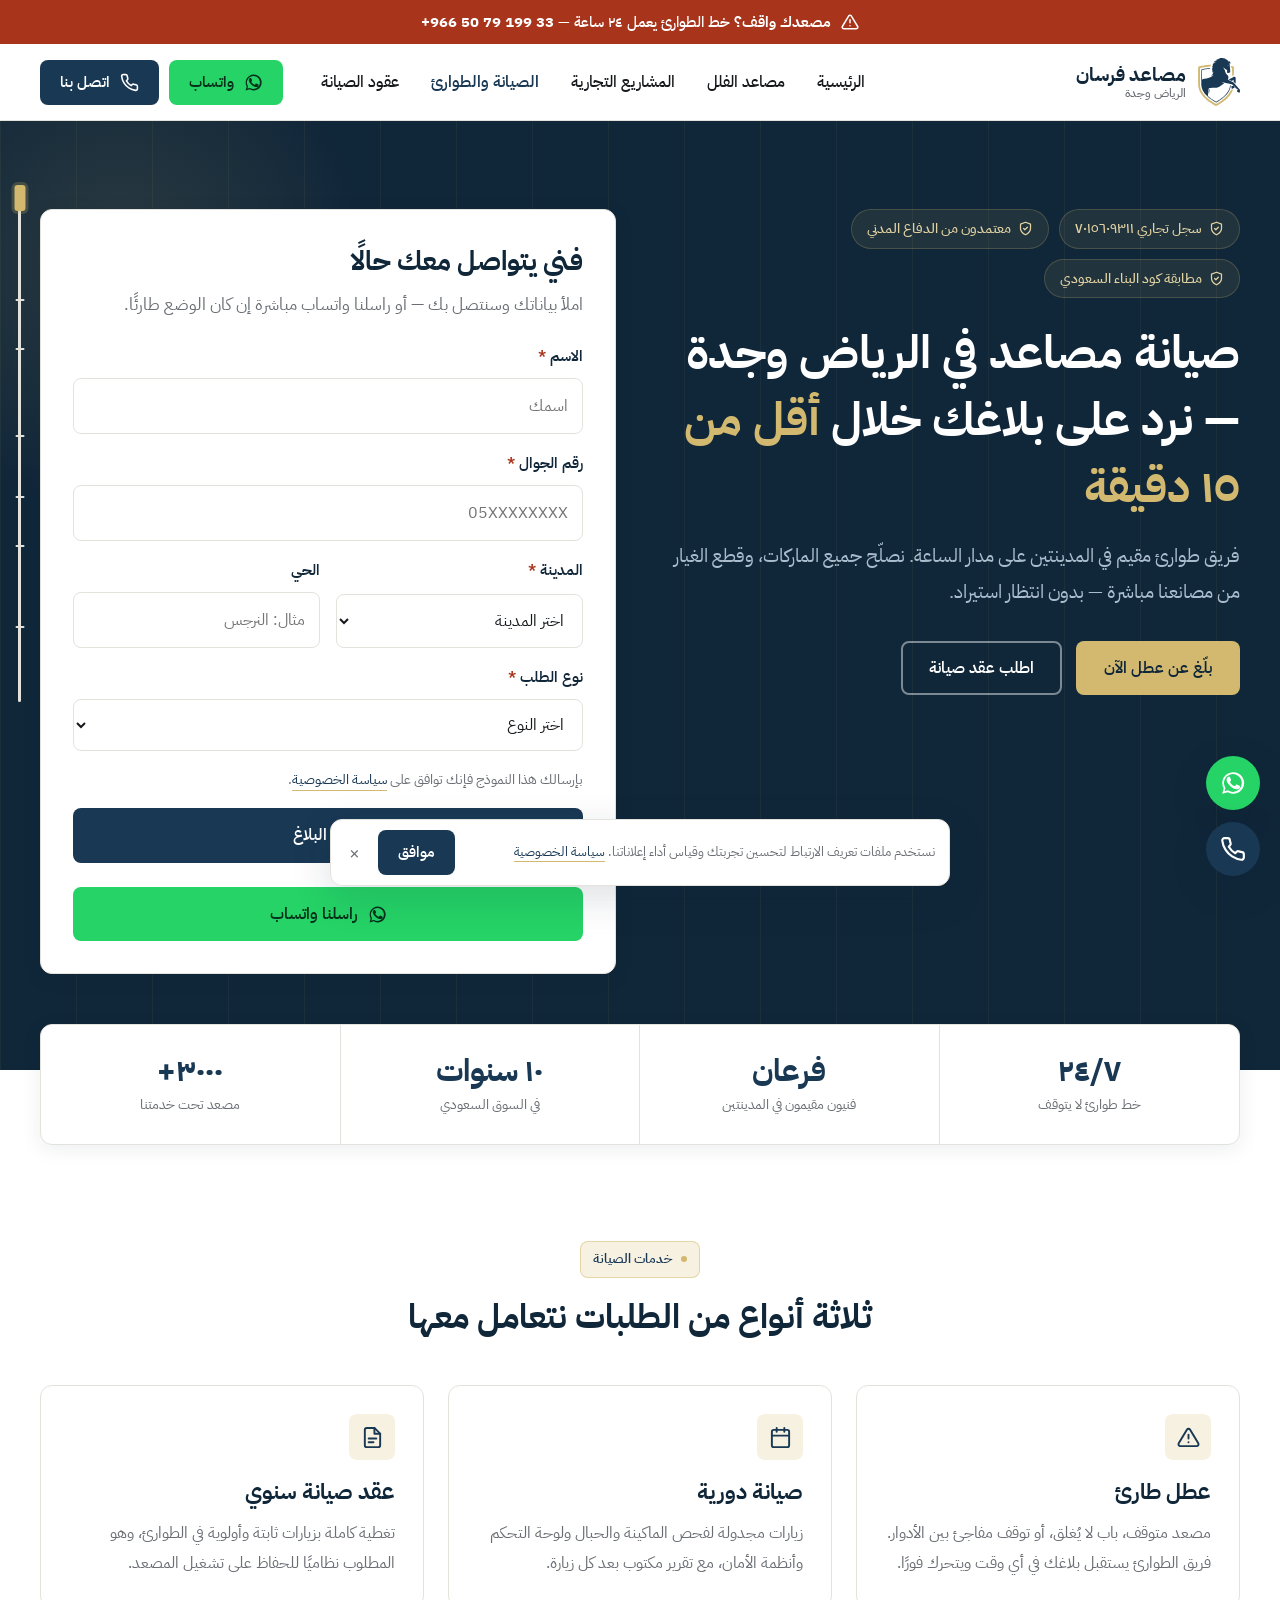
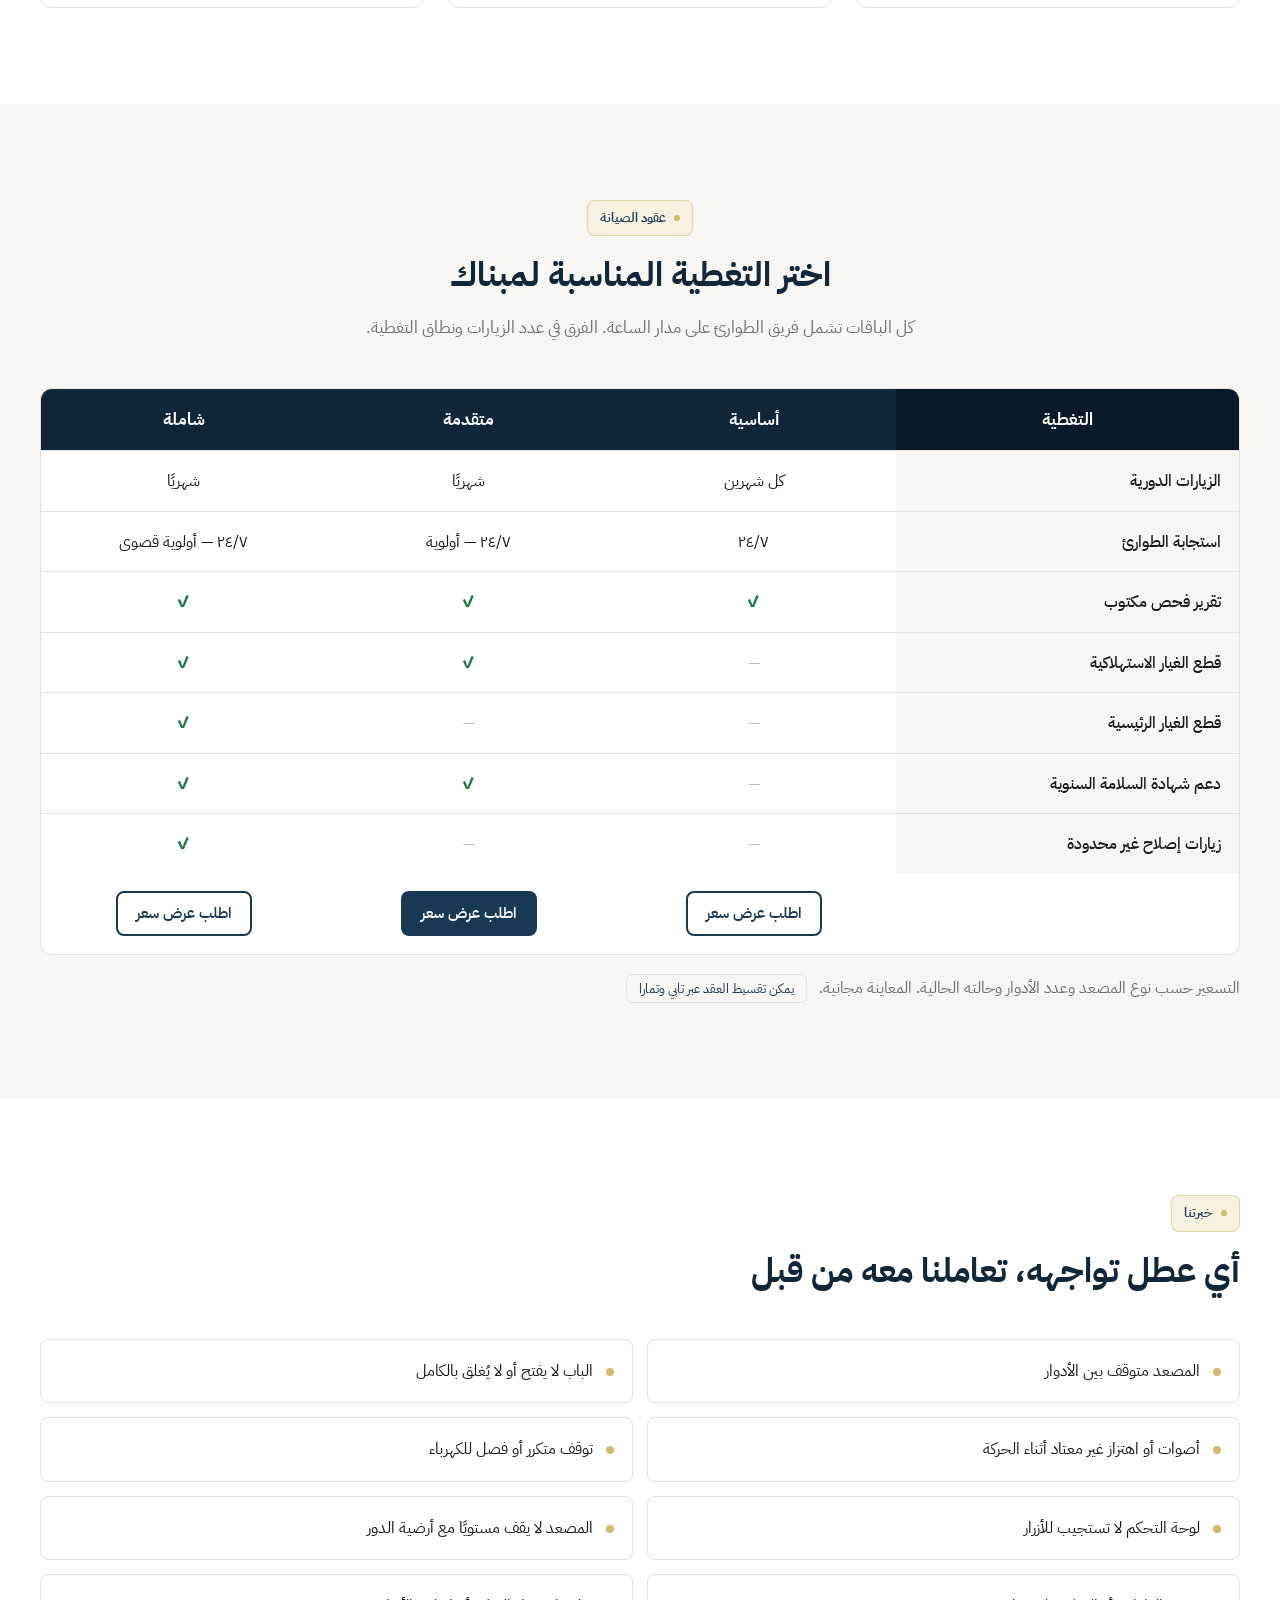
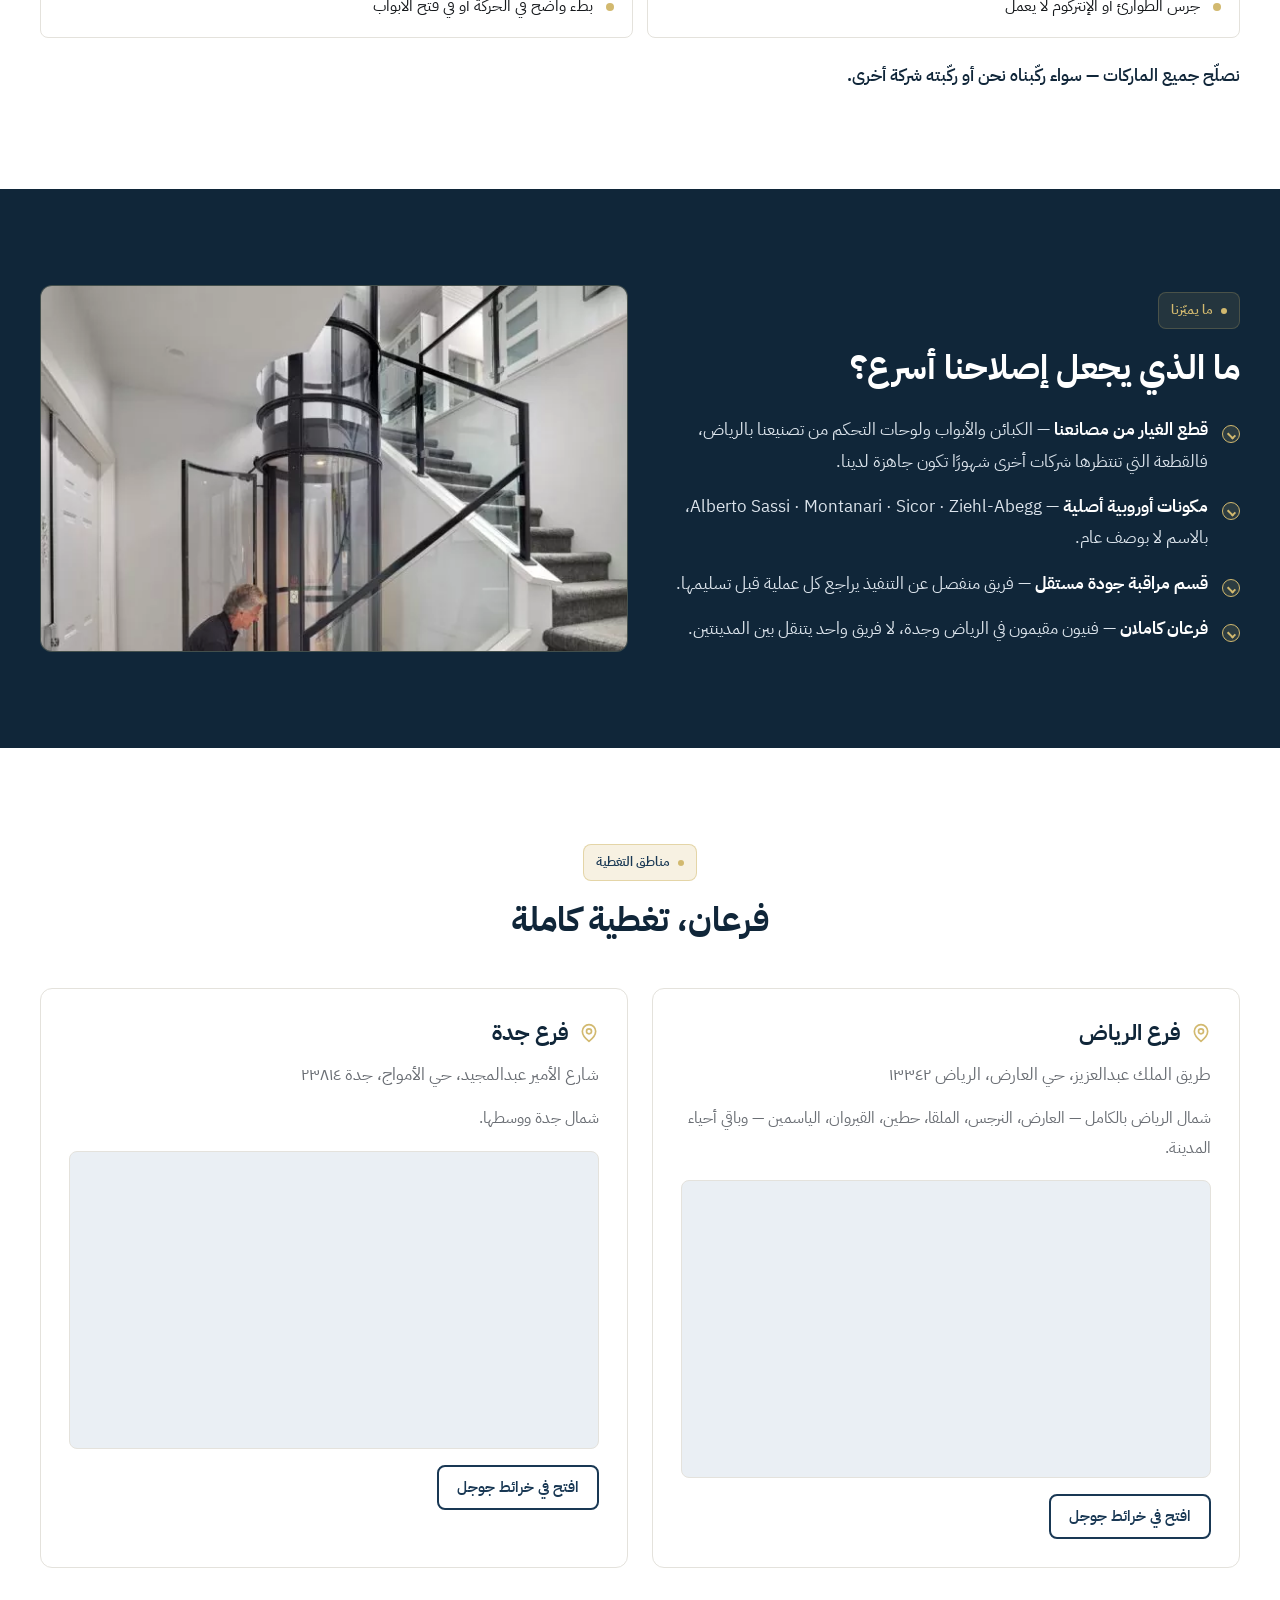
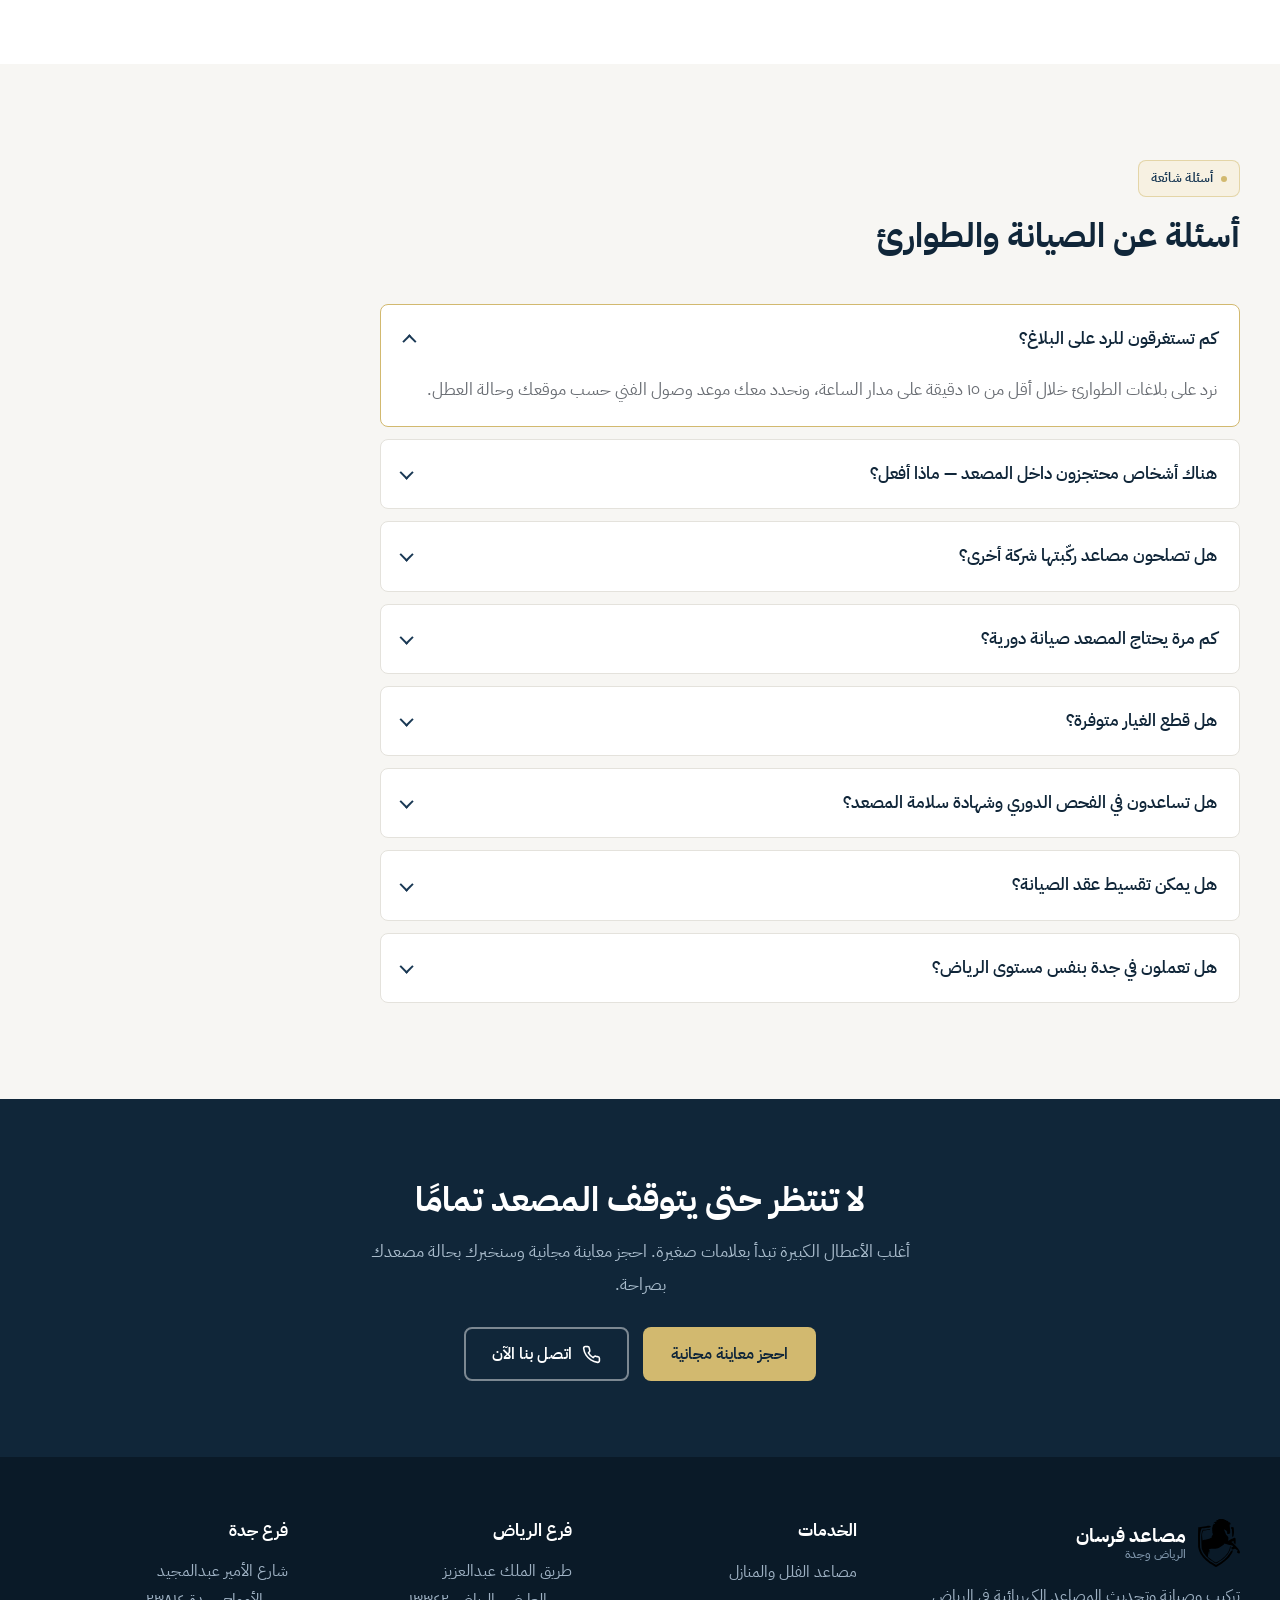
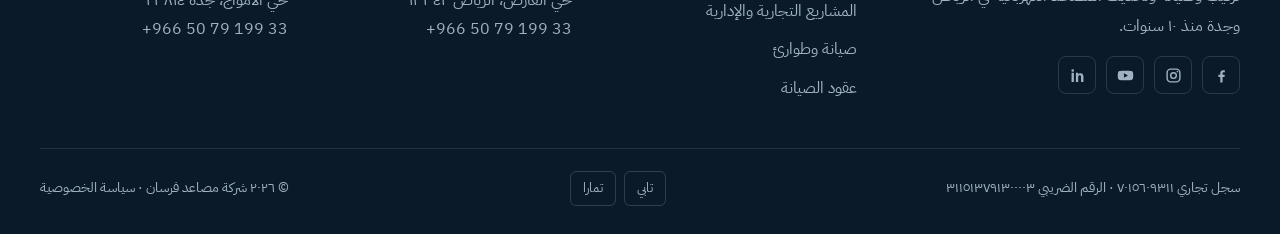
==== commit e130e257: "Refresh site content and media assets" ====
--- a/maintenance.html
+++ b/maintenance.html
@@ -21,7 +21,7 @@
 <script>(function(w,d,s,l,i){w[l]=w[l]||[];w[l].push({'gtm.start':new Date().getTime(),event:'gtm.js'});
 var f=d.getElementsByTagName(s)[0],j=d.createElement(s),dl=l!='dataLayer'?'&l='+l:'';j.async=true;
 j.src='https://www.googletagmanager.com/gtm.js?id='+i+dl;f.parentNode.insertBefore(j,f);})
-(window,document,'script','dataLayer','GTM-XXXXXXX');</script>
+(window,document,'script','dataLayer','GTM-TT5C4GKQ');</script>
 
 <script type="application/ld+json">
 {
@@ -37,7 +37,7 @@
 </head>
 
 <body class="has-bar" data-page="maintenance" data-page-name="صفحة الصيانة والطوارئ">
-<noscript><iframe src="https://www.googletagmanager.com/ns.html?id=GTM-XXXXXXX" height="0" width="0" style="display:none;visibility:hidden"></iframe></noscript>
+<noscript><iframe src="https://www.googletagmanager.com/ns.html?id=GTM-TT5C4GKQ" height="0" width="0" style="display:none;visibility:hidden"></iframe></noscript>
 
 <svg width="0" height="0" style="position:absolute" aria-hidden="true" focusable="false">
   <symbol id="i-phone" viewBox="0 0 24 24" fill="none" stroke="currentColor" stroke-width="2" stroke-linecap="round" stroke-linejoin="round"><path d="M22 16.9v3a2 2 0 0 1-2.2 2 19.8 19.8 0 0 1-8.6-3.1 19.5 19.5 0 0 1-6-6A19.8 19.8 0 0 1 2.1 4.2 2 2 0 0 1 4.1 2h3a2 2 0 0 1 2 1.7c.1 1 .4 1.9.7 2.8a2 2 0 0 1-.5 2.1L8.1 9.9a16 16 0 0 0 6 6l1.3-1.3a2 2 0 0 1 2.1-.4c.9.3 1.8.6 2.8.7a2 2 0 0 1 1.7 2Z"/></symbol>
@@ -59,9 +59,9 @@
 <a class="skip-link" href="#main">تخطي إلى المحتوى</a>
 
 <!-- ==================== شريط الطوارئ ==================== -->
-<a class="emergency-bar" data-loc="emergency_bar" href="tel:+966536600095">
+<a class="emergency-bar" data-loc="emergency_bar" href="tel:+966507919933">
   <svg width="18" height="18"><use href="#i-alert"></use></svg>
-  <span><strong>مصعدك واقف؟</strong> خط الطوارئ يعمل ٢٤ ساعة — <span class="num">+966 53 66 000 95</span></span>
+  <span><strong>مصعدك واقف؟</strong> خط الطوارئ يعمل ٢٤ ساعة — <span class="num">+966 50 79 199 33</span></span>
 </a>
 
 <!-- ==================== الهيدر ==================== -->
@@ -85,10 +85,10 @@
     </nav>
 
     <div class="header__actions">
-      <a class="btn btn--wa btn--sm" data-loc="header" href="https://wa.me/966536600095?text=%D8%A7%D9%84%D8%B3%D9%84%D8%A7%D9%85%20%D8%B9%D9%84%D9%8A%D9%83%D9%85%D8%8C%20%D8%B9%D9%86%D8%AF%D9%8A%20%D8%B9%D8%B7%D9%84%20%D9%81%D9%8A%20%D8%A7%D9%84%D9%85%D8%B5%D8%B9%D8%AF%20%D9%88%D8%A3%D8%AD%D8%AA%D8%A7%D8%AC%20%D9%81%D9%86%D9%8A" target="_blank" rel="noopener">
+      <a class="btn btn--wa btn--sm" data-loc="header" href="https://wa.me/966507919933?text=%D8%A7%D9%84%D8%B3%D9%84%D8%A7%D9%85%20%D8%B9%D9%84%D9%8A%D9%83%D9%85%D8%8C%20%D8%B9%D9%86%D8%AF%D9%8A%20%D8%B9%D8%B7%D9%84%20%D9%81%D9%8A%20%D8%A7%D9%84%D9%85%D8%B5%D8%B9%D8%AF%20%D9%88%D8%A3%D8%AD%D8%AA%D8%A7%D8%AC%20%D9%81%D9%86%D9%8A" target="_blank" rel="noopener">
         <svg><use href="#i-wa"></use></svg> واتساب
       </a>
-      <a class="btn btn--primary btn--sm" data-loc="header" href="tel:+966536600095">
+      <a class="btn btn--primary btn--sm" data-loc="header" href="tel:+966507919933">
         <svg><use href="#i-phone"></use></svg> اتصل بنا
       </a>
     </div>
@@ -170,21 +170,19 @@
             <span class="err">اختر نوع الطلب</span>
           </div>
 
+          <input type="hidden" name="_cc" value="info@mohabdo.com">
+          <input type="hidden" name="_subject" value="طلب صيانة/طوارئ جديد من الموقع">
+          <input type="hidden" name="_template" value="table">
+
           <p class="form-note">بإرسالك هذا النموذج فإنك توافق على <a href="privacy.html">سياسة الخصوصية</a>.</p>
           <button class="btn btn--primary btn--block" type="submit">أرسل البلاغ</button>
 
           <p class="form-alt">
-            <a class="btn btn--wa btn--block" data-loc="form_alt" href="https://wa.me/966536600095?text=%D8%A7%D9%84%D8%B3%D9%84%D8%A7%D9%85%20%D8%B9%D9%84%D9%8A%D9%83%D9%85%D8%8C%20%D8%B9%D9%86%D8%AF%D9%8A%20%D8%B9%D8%B7%D9%84%20%D9%81%D9%8A%20%D8%A7%D9%84%D9%85%D8%B5%D8%B9%D8%AF" target="_blank" rel="noopener" style="margin-top:10px">
+            <a class="btn btn--wa btn--block" data-loc="form_alt" href="https://wa.me/966507919933?text=%D8%A7%D9%84%D8%B3%D9%84%D8%A7%D9%85%20%D8%B9%D9%84%D9%8A%D9%83%D9%85%D8%8C%20%D8%B9%D9%86%D8%AF%D9%8A%20%D8%B9%D8%B7%D9%84%20%D9%81%D9%8A%20%D8%A7%D9%84%D9%85%D8%B5%D8%B9%D8%AF" target="_blank" rel="noopener" style="margin-top:10px">
               <svg><use href="#i-wa"></use></svg> راسلنا واتساب
             </a>
           </p>
         </form>
-
-        <div class="form-success" role="status">
-          <strong>وصلنا بلاغك.</strong>
-          سنتصل بك على الرقم المُدخل خلال دقائق. إن كان المصعد متوقفًا وبداخله أشخاص،
-          اتصل بنا مباشرة على <span class="num">+966 53 66 000 95</span>.
-        </div>
       </div>
     </div>
   </div>
@@ -317,8 +315,7 @@
           <li><strong style="color:#fff">فرعان كاملان</strong> — فنيون مقيمون في الرياض وجدة، لا فريق واحد يتنقل بين المدينتين.</li>
         </ul>
       </div>
-      <!-- 🔸 استبدل بصورة فني أثناء العمل -->
-      <div class="ph ph--wide" data-label="صورة: فني أثناء العمل على لوحة تحكم" style="background:rgba(255,255,255,.05);border-color:rgba(210,185,111,.22)"></div>
+      <div class="ph ph--wide" style="background:rgba(255,255,255,.05);border-color:rgba(210,185,111,.22)"><img src="assets/gallery/installation-tech.jpg" alt="فني أثناء العمل على المصعد" loading="lazy"></div>
     </div>
   </div>
 </section>
@@ -336,16 +333,16 @@
         <h3><svg><use href="#i-pin"></use></svg> فرع الرياض</h3>
         <address>طريق الملك عبدالعزيز، حي العارض، الرياض ١٣٣٤٢</address>
         <p class="branch__areas">شمال الرياض بالكامل — العارض، النرجس، الملقا، حطين، القيروان، الياسمين — وباقي أحياء المدينة.</p>
-        <div class="map">خريطة فرع الرياض</div>
-        <a class="btn btn--outline btn--sm" href="https://goo.gl/maps/jw14hDbv2TFBwcTp7" target="_blank" rel="noopener">افتح في خرائط جوجل</a>
+        <div class="map"><iframe src="https://www.google.com/maps?q=24.8871226,46.6096672&z=16&output=embed" title="خريطة فرع الرياض" loading="lazy" referrerpolicy="no-referrer-when-downgrade"></iframe></div>
+        <a class="btn btn--outline btn--sm" href="https://www.google.com/maps/place/%D9%85%D8%B5%D8%A7%D8%B9%D8%AF+%D9%81%D8%B1%D8%B3%D8%A7%D9%86%E2%80%AD/@24.8871226,46.6074785,16z/data=!4m6!3m5!1s0x3e2eef9c48c102d1:0x23d970a174320f38!8m2!3d24.8871226!4d46.6096672!16s%2Fg%2F11fn3d29d4" target="_blank" rel="noopener">افتح في خرائط جوجل</a>
       </article>
 
       <article class="branch">
         <h3><svg><use href="#i-pin"></use></svg> فرع جدة</h3>
         <address>شارع الأمير عبدالمجيد، حي الأمواج، جدة ٢٣٨١٤</address>
         <p class="branch__areas">شمال جدة ووسطها.</p>
-        <div class="map">خريطة فرع جدة</div>
-        <a class="btn btn--outline btn--sm" href="https://maps.google.com/?q=Prince+Abdulmajeed+Al+Amwaj+Jeddah" target="_blank" rel="noopener">افتح في خرائط جوجل</a>
+        <div class="map"><iframe src="https://www.google.com/maps?q=21.7550783,39.0661289&z=17&output=embed" title="خريطة فرع جدة" loading="lazy" referrerpolicy="no-referrer-when-downgrade"></iframe></div>
+        <a class="btn btn--outline btn--sm" href="https://www.google.com/maps/place/%D8%B4%D8%B1%D9%83%D8%A9+%D9%85%D8%B5%D8%A7%D8%B9%D8%AF+%D9%81%D8%B1%D8%B3%D8%A7%D9%86+%D9%81%D8%B1%D8%B9+%D8%AC%D8%AF%D8%A9%E2%80%AD/@21.7550783,39.0661289,17z/data=!3m1!4b1!4m6!3m5!1s0x15c163da2d7b7d39:0xb3d6ba9a25aa2f13!8m2!3d21.7550783!4d39.0661289!16s%2Fg%2F11tjz8y_5l" target="_blank" rel="noopener">افتح في خرائط جوجل</a>
       </article>
     </div>
   </div>
@@ -368,7 +365,7 @@
         <summary>هناك أشخاص محتجزون داخل المصعد — ماذا أفعل؟</summary>
         <div class="faq__body">
           اطلب منهم البقاء داخل الكبينة وعدم محاولة فتح الأبواب بالقوة، والضغط على جرس الطوارئ.
-          اتصل بنا فورًا على <strong>+966 53 66 000 95</strong>، وبالدفاع المدني على <strong>٩٩٨</strong>
+          اتصل بنا فورًا على <strong>+966 50 79 199 33</strong>، وبالدفاع المدني على <strong>٩٩٨</strong>
           إن كانت هناك حالة صحية طارئة.
         </div>
       </details>
@@ -407,7 +404,7 @@
     <p>أغلب الأعطال الكبيرة تبدأ بعلامات صغيرة. احجز معاينة مجانية وسنخبرك بحالة مصعدك بصراحة.</p>
     <div class="btn-row">
       <a class="btn btn--gold" href="#report">احجز معاينة مجانية</a>
-      <a class="btn btn--ghost-light" data-loc="cta_band" href="tel:+966536600095">
+      <a class="btn btn--ghost-light" data-loc="cta_band" href="tel:+966507919933">
         <svg><use href="#i-phone"></use></svg> اتصل بنا الآن
       </a>
     </div>
@@ -448,7 +445,7 @@
         <h4>فرع الرياض</h4>
         <address>
           طريق الملك عبدالعزيز<br>حي العارض، الرياض ١٣٣٤٢<br>
-          <a href="tel:+966536600095" data-loc="footer"><span class="num">+966 53 66 000 95</span></a>
+          <a href="tel:+966507919933" data-loc="footer"><span class="num">+966 50 79 199 33</span></a>
         </address>
       </div>
 
@@ -456,7 +453,7 @@
         <h4>فرع جدة</h4>
         <address>
           شارع الأمير عبدالمجيد<br>حي الأمواج، جدة ٢٣٨١٤<br>
-          <a href="tel:+966536600095" data-loc="footer"><span class="num">+966 53 66 000 95</span></a>
+          <a href="tel:+966507919933" data-loc="footer"><span class="num">+966 50 79 199 33</span></a>
         </address>
       </div>
     </div>
@@ -470,18 +467,19 @@
 </footer>
 
 <div class="floating">
-  <a class="fab-wa" data-loc="floating" href="https://wa.me/966536600095" target="_blank" rel="noopener" aria-label="واتساب"><svg><use href="#i-wa"></use></svg></a>
-  <a class="fab-call" data-loc="floating" href="tel:+966536600095" aria-label="اتصل بنا"><svg><use href="#i-phone"></use></svg></a>
+  <a class="fab-wa" data-loc="floating" href="https://wa.me/966507919933" target="_blank" rel="noopener" aria-label="واتساب"><svg><use href="#i-wa"></use></svg></a>
+  <a class="fab-call" data-loc="floating" href="tel:+966507919933" aria-label="اتصل بنا"><svg><use href="#i-phone"></use></svg></a>
 </div>
 
 <div class="mobile-bar">
-  <a class="m-call" data-loc="mobile_bar" href="tel:+966536600095"><svg><use href="#i-phone"></use></svg> اتصل الآن</a>
-  <a class="m-wa" data-loc="mobile_bar" href="https://wa.me/966536600095" target="_blank" rel="noopener"><svg><use href="#i-wa"></use></svg> واتساب</a>
+  <a class="m-call" data-loc="mobile_bar" href="tel:+966507919933"><svg><use href="#i-phone"></use></svg> اتصل الآن</a>
+  <a class="m-wa" data-loc="mobile_bar" href="https://wa.me/966507919933" target="_blank" rel="noopener"><svg><use href="#i-wa"></use></svg> واتساب</a>
 </div>
 
 <div class="cookie" role="region" aria-label="ملفات تعريف الارتباط">
   <p>نستخدم ملفات تعريف الارتباط لتحسين تجربتك وقياس أداء إعلاناتنا. <a href="privacy.html">سياسة الخصوصية</a></p>
   <button class="btn btn--primary btn--sm" type="button" data-cookie-accept>موافق</button>
+  <button class="cookie__close" type="button" data-cookie-close aria-label="إغلاق">&times;</button>
 </div>
 
 <script src="main.js"></script>
--- a/styles.css
+++ b/styles.css
@@ -498,6 +498,13 @@
   aspect-ratio: 4 / 3;
   display: grid;
   place-items: center;
+  overflow: hidden;
+}
+.ph img {
+  width: 100%;
+  height: 100%;
+  object-fit: cover;
+  display: block;
 }
 .ph::after {
   content: attr(data-label);
@@ -735,6 +742,29 @@
   align-items: center;
   gap: 16px;
 }
+.logos-marquee {
+  overflow: hidden;
+  direction: ltr;
+  -webkit-mask-image: linear-gradient(90deg, transparent, #000 8%, #000 92%, transparent);
+  mask-image: linear-gradient(90deg, transparent, #000 8%, #000 92%, transparent);
+}
+.logos-track {
+  display: flex;
+  align-items: center;
+  gap: 16px;
+  width: max-content;
+  animation: logos-scroll 90s linear infinite;
+}
+.logos-marquee:hover .logos-track { animation-play-state: paused; }
+.logos-group {
+  display: flex;
+  align-items: center;
+  gap: 16px;
+}
+@keyframes logos-scroll {
+  from { transform: translateX(0); }
+  to   { transform: translateX(-50%); }
+}
 .logo-chip {
   background: #fff;
   border: 1px solid var(--line);
@@ -745,6 +775,17 @@
   font-size: 16px;
   min-width: 150px;
   text-align: center;
+  white-space: nowrap;
+  display: flex;
+  align-items: center;
+  justify-content: center;
+}
+.logo-chip img {
+  max-height: 40px;
+  max-width: 110px;
+  width: auto;
+  height: auto;
+  object-fit: contain;
 }
 .section--dark .logo-chip {
   background: rgba(255,255,255,.05);
@@ -768,11 +809,15 @@
   border: 1px solid var(--line);
   border-radius: var(--radius-sm);
   aspect-ratio: 16 / 9;
-  display: grid;
-  place-items: center;
-  font-size: 13.5px;
-  color: #8A9AAA;
+  display: block;
+  overflow: hidden;
   margin-bottom: 16px;
+}
+.branch .map iframe {
+  width: 100%;
+  height: 100%;
+  border: 0;
+  display: block;
 }
 
 /* ---------- 19. شريط CTA ---------- */
@@ -848,24 +893,36 @@
 .cookie {
   position: fixed;
   inset-inline: 20px;
-  bottom: 20px;
+  bottom: 14px;
   z-index: 70;
   background: #fff;
   border: 1px solid var(--line);
   border-radius: var(--radius);
   box-shadow: var(--shadow-lg);
-  padding: 18px 22px;
+  padding: 10px 14px;
   display: none;
   align-items: center;
-  gap: 18px;
+  gap: 12px;
   flex-wrap: wrap;
-  max-width: 760px;
+  max-width: 620px;
   margin-inline: auto;
-  font-size: 15px;
+  font-size: 13px;
 }
 .cookie.is-open { display: flex; }
-.cookie p { flex: 1 1 320px; margin: 0; color: var(--gray); }
+.cookie p { flex: 1 1 260px; margin: 0; color: var(--gray); }
 .cookie a { color: var(--navy); border-bottom: 1px solid var(--gold); }
+.cookie__close {
+  background: transparent;
+  border: 0;
+  padding: 2px 4px;
+  margin-inline-start: 2px;
+  color: var(--gray);
+  font-size: 18px;
+  line-height: 1;
+  cursor: pointer;
+}
+.cookie__close:hover,
+.cookie__close:focus-visible { color: var(--navy); }
 
 /* ---------- 23. الاستجابة ---------- */
 @media (max-width: 1080px) {
@@ -923,7 +980,7 @@
   .mobile-bar .m-call { background: var(--navy); color: #fff; }
   .mobile-bar .m-wa { background: var(--wa); color: #06301A; }
   body { padding-bottom: 58px; }
-  .cookie { bottom: 68px; }
+  .cookie { bottom: 62px; }
 }
 
 @media (max-width: 560px) {
@@ -961,6 +1018,8 @@
   }
   .reveal { opacity: 1; transform: none; }
   .shaft__car { transition: none; }
+  .logos-track { animation: none; flex-wrap: wrap; width: auto; justify-content: center; }
+  .logos-group[aria-hidden] { display: none; }
 }
 
 @media print {
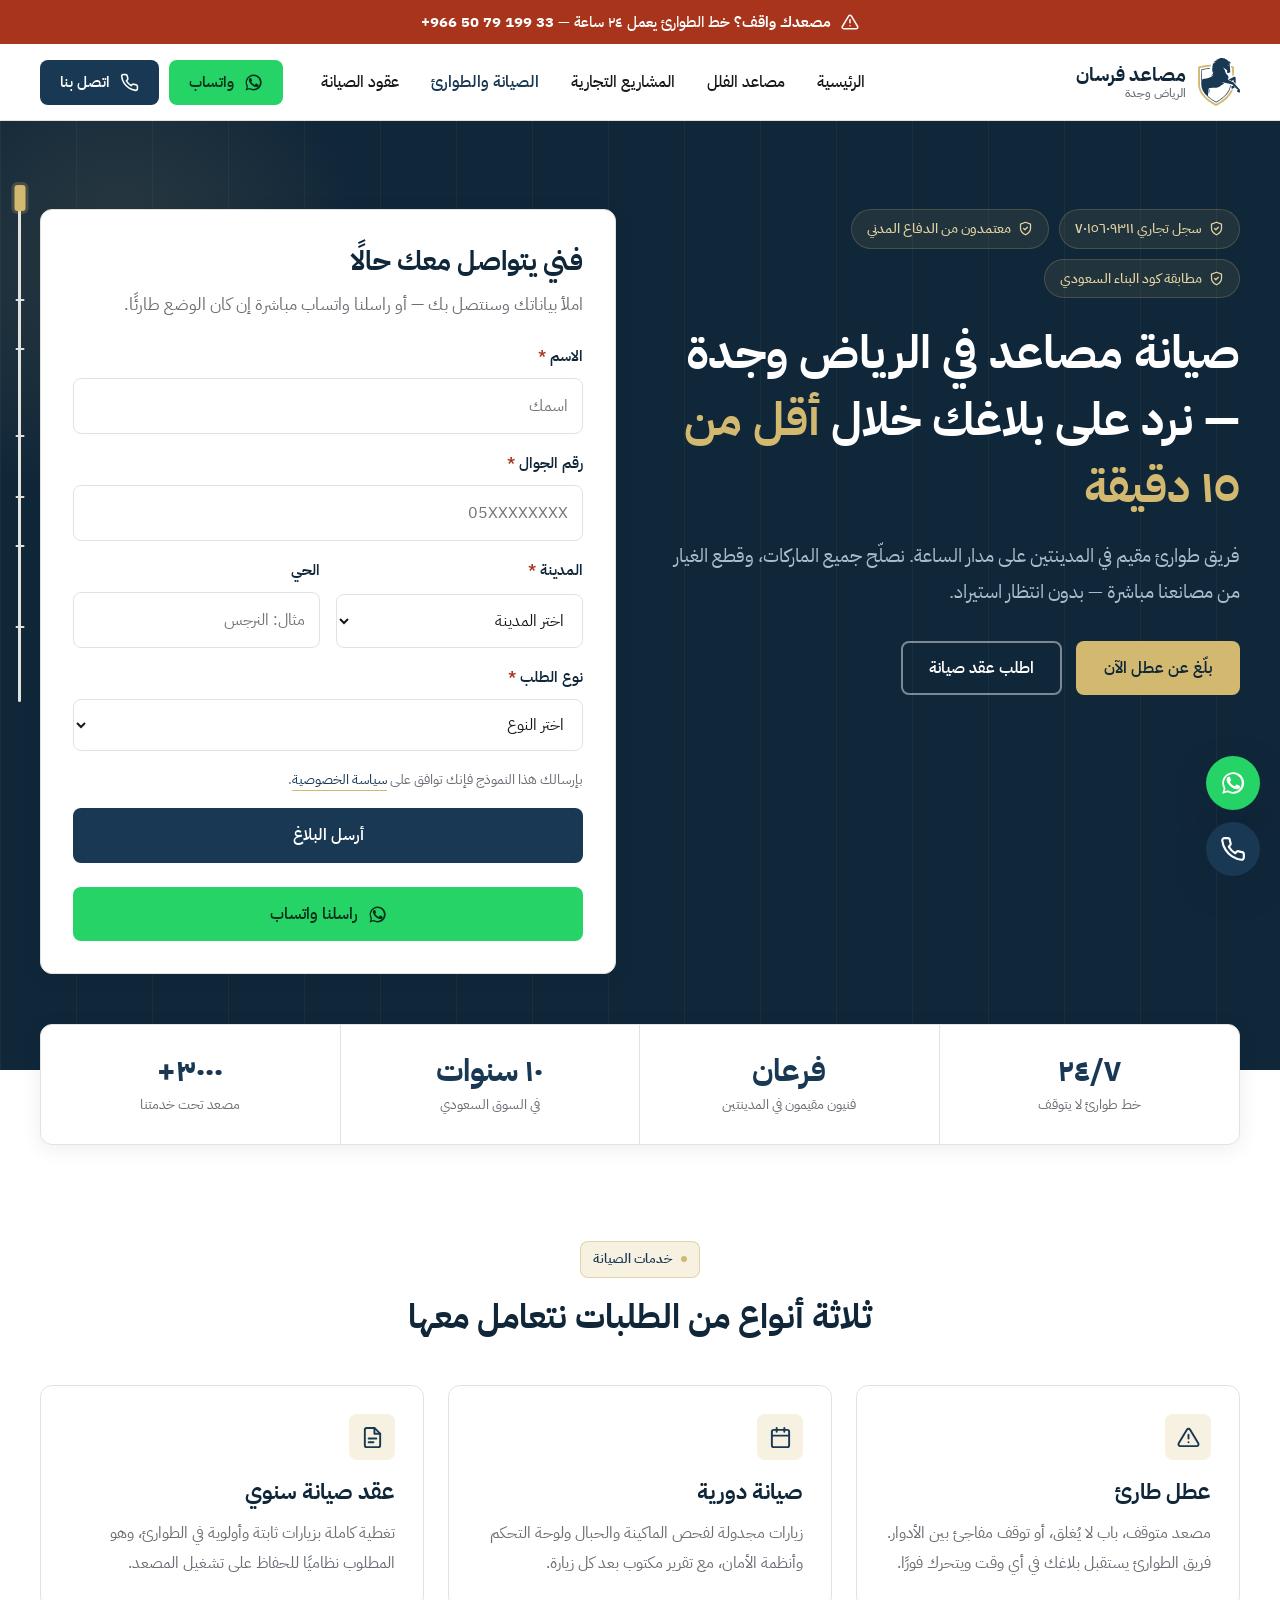
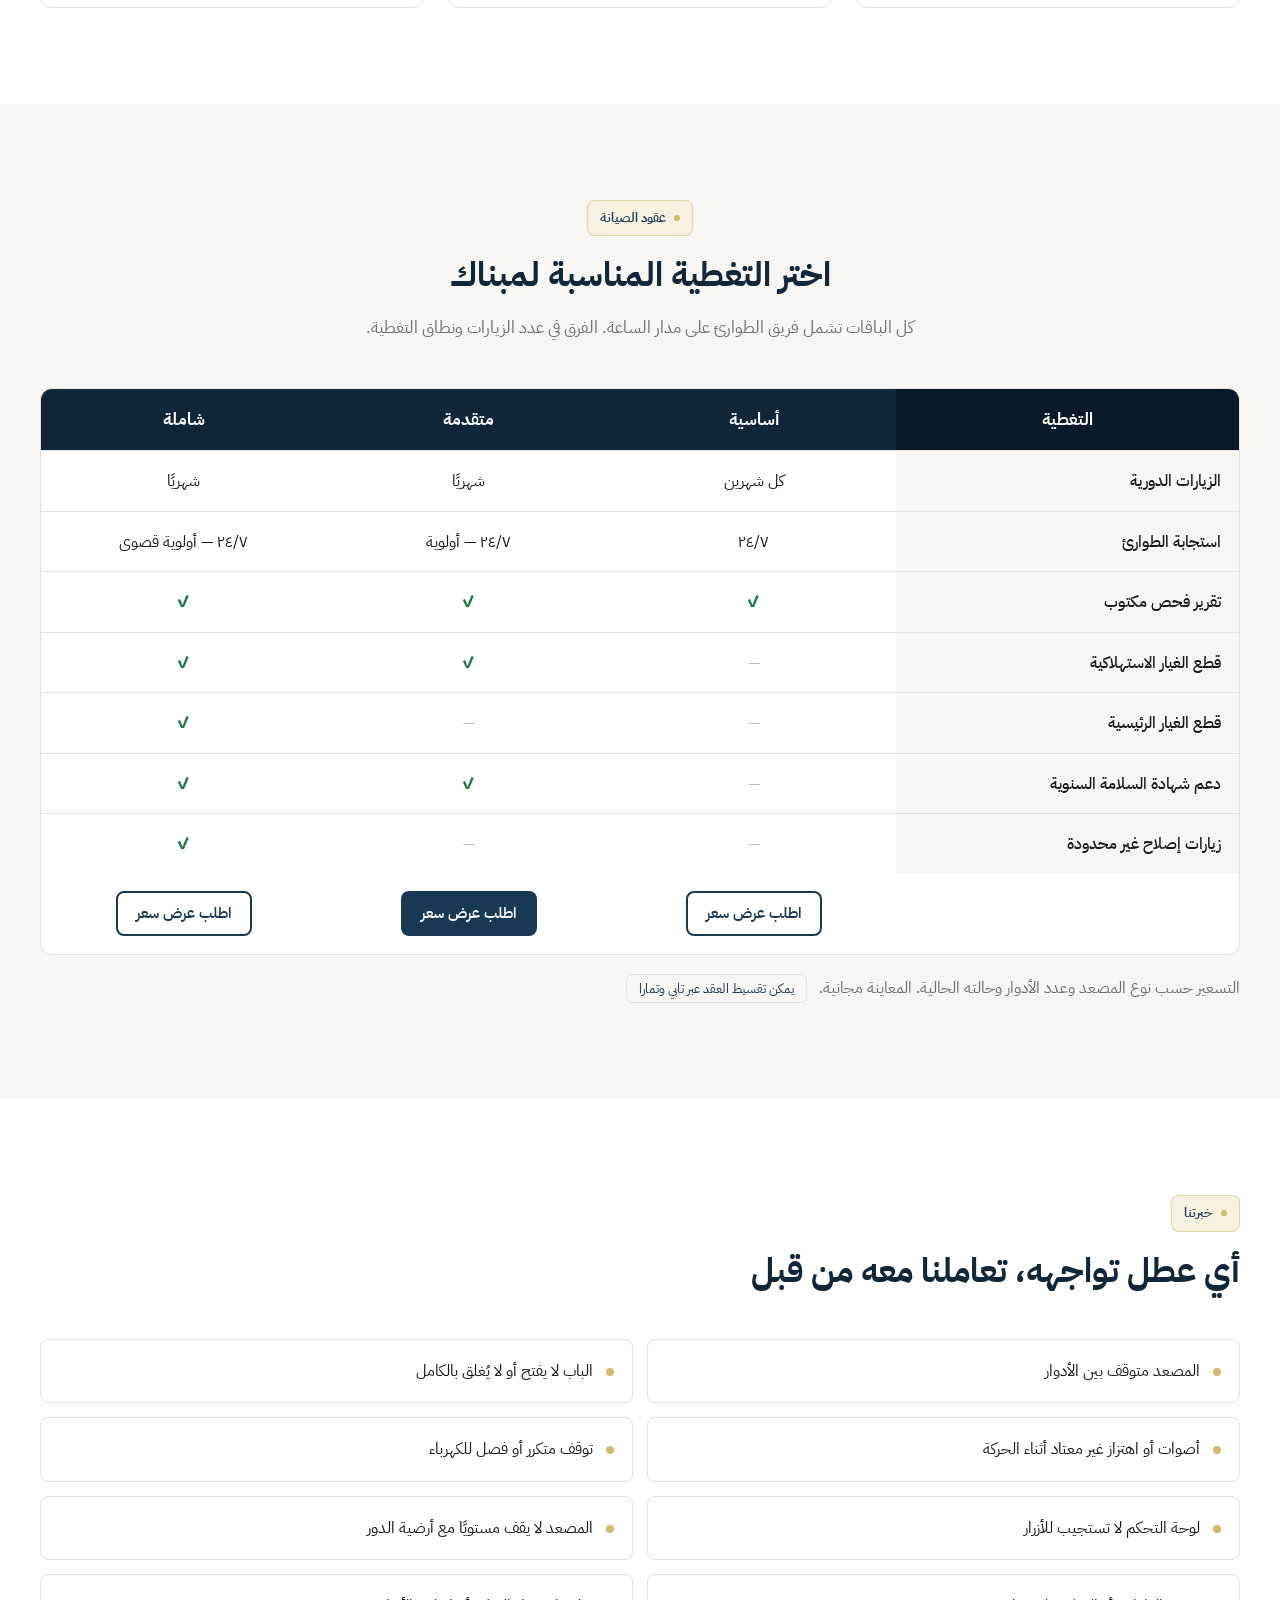
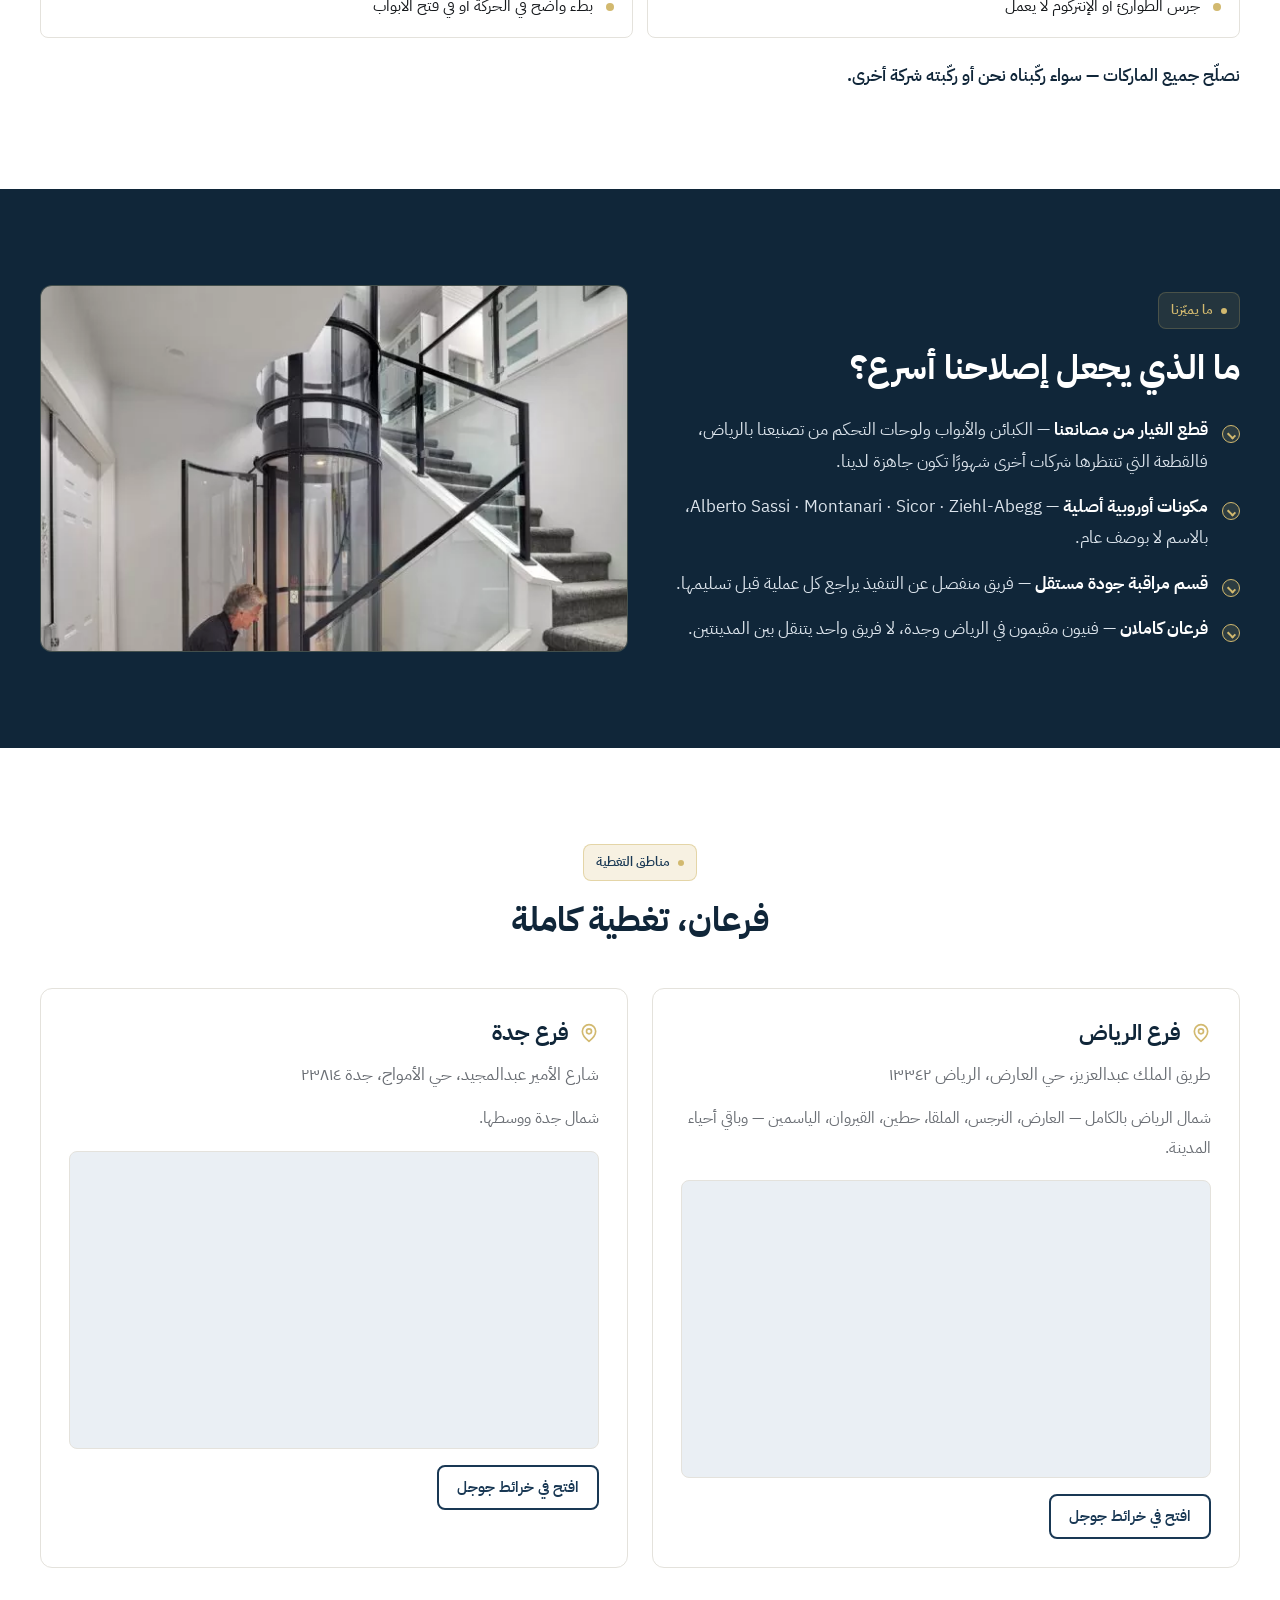
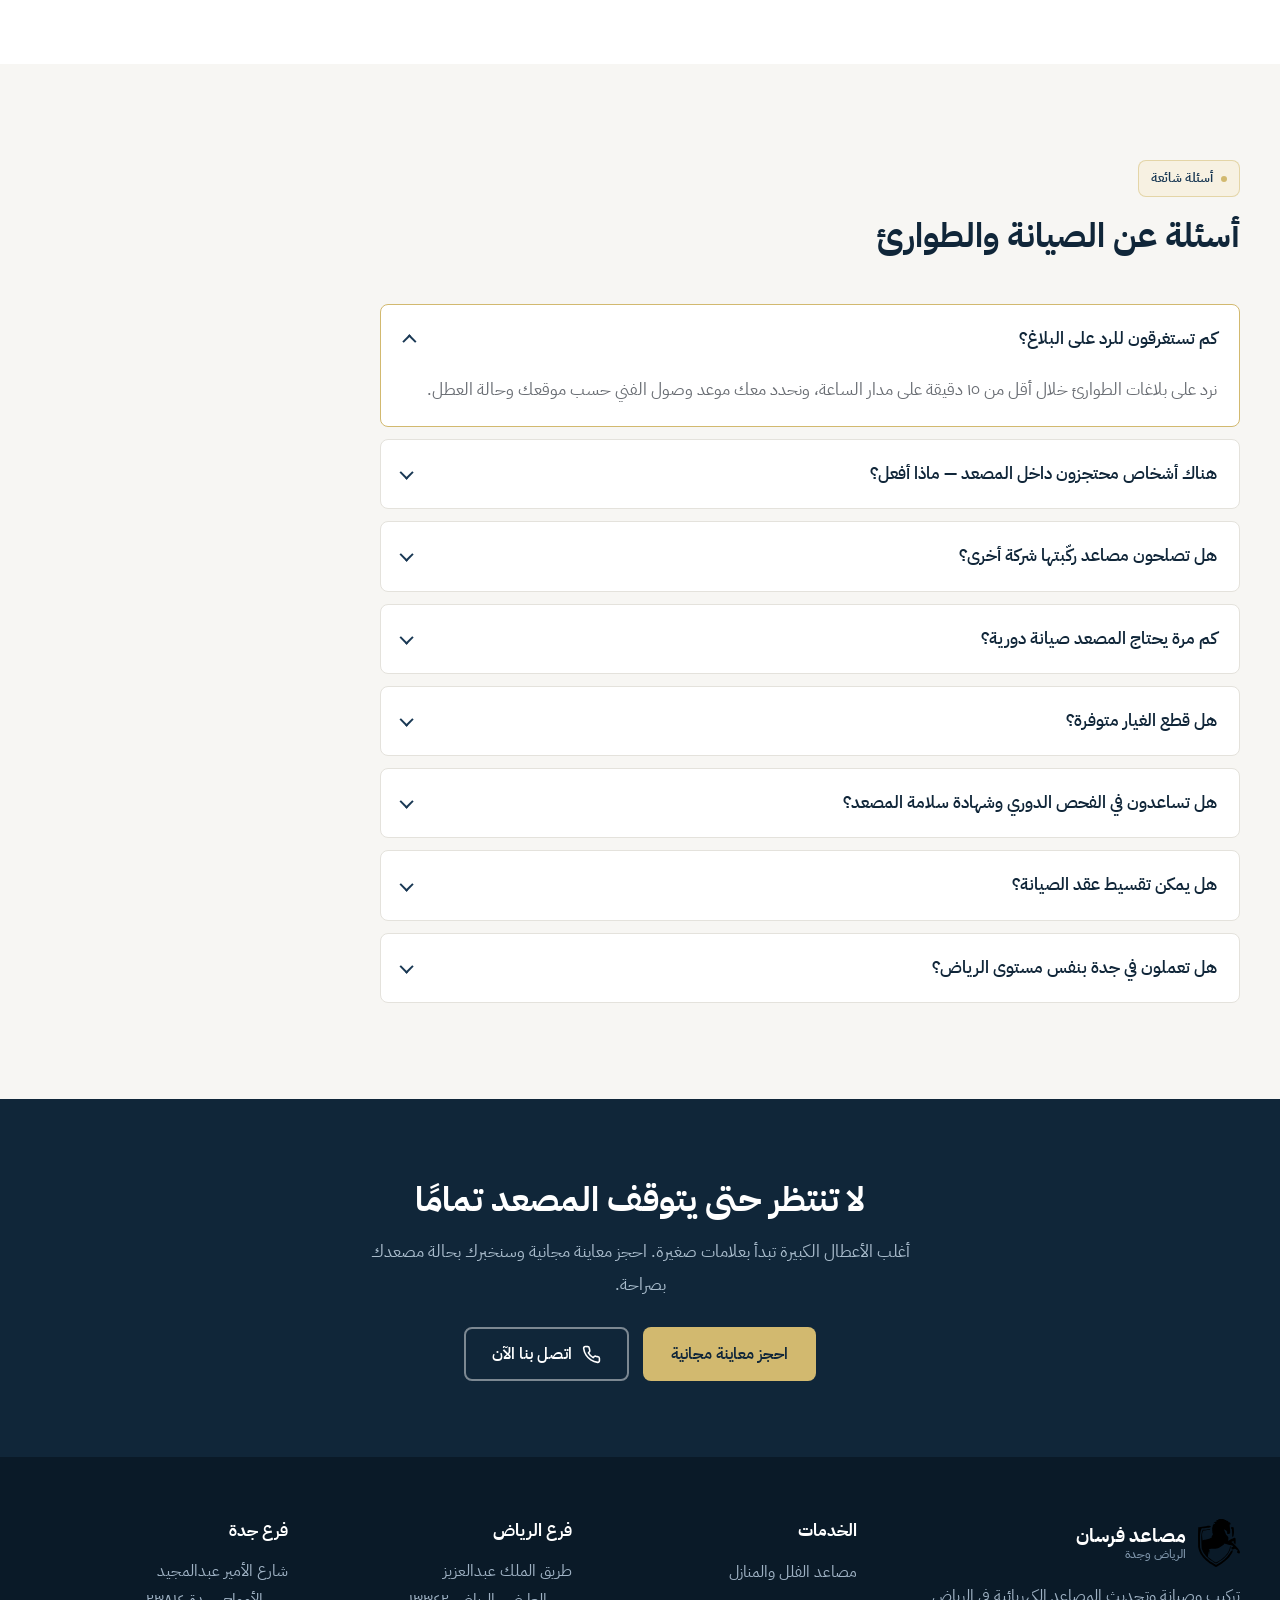
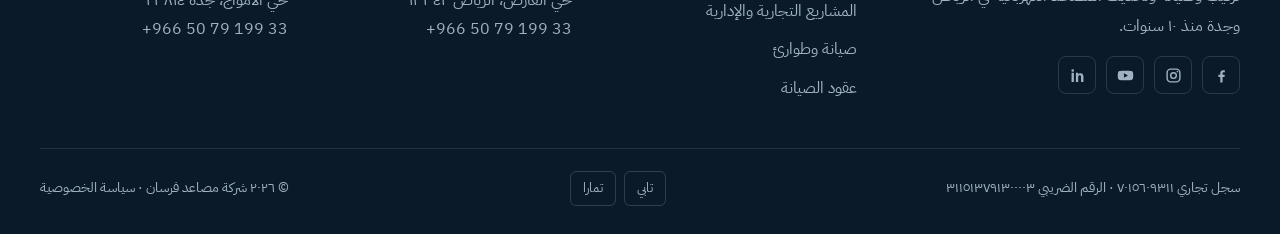
==== commit 861753ab: "Refine site content and navigation" ====
--- a/maintenance.html
+++ b/maintenance.html
@@ -169,10 +169,6 @@
             </select>
             <span class="err">اختر نوع الطلب</span>
           </div>
-
-          <input type="hidden" name="_cc" value="info@mohabdo.com">
-          <input type="hidden" name="_subject" value="طلب صيانة/طوارئ جديد من الموقع">
-          <input type="hidden" name="_template" value="table">
 
           <p class="form-note">بإرسالك هذا النموذج فإنك توافق على <a href="privacy.html">سياسة الخصوصية</a>.</p>
           <button class="btn btn--primary btn--block" type="submit">أرسل البلاغ</button>
@@ -477,7 +473,7 @@
 </div>
 
 <div class="cookie" role="region" aria-label="ملفات تعريف الارتباط">
-  <p>نستخدم ملفات تعريف الارتباط لتحسين تجربتك وقياس أداء إعلاناتنا. <a href="privacy.html">سياسة الخصوصية</a></p>
+  <p>نستخدم بيانات تصفحك لتحسين تجربتك. <a href="privacy.html">سياسة الخصوصية</a></p>
   <button class="btn btn--primary btn--sm" type="button" data-cookie-accept>موافق</button>
   <button class="cookie__close" type="button" data-cookie-close aria-label="إغلاق">&times;</button>
 </div>
--- a/styles.css
+++ b/styles.css
@@ -899,25 +899,28 @@
   border: 1px solid var(--line);
   border-radius: var(--radius);
   box-shadow: var(--shadow-lg);
-  padding: 10px 14px;
+  padding: 8px 28px 8px 12px;
   display: none;
   align-items: center;
-  gap: 12px;
+  gap: 6px 8px;
   flex-wrap: wrap;
   max-width: 620px;
   margin-inline: auto;
   font-size: 13px;
 }
 .cookie.is-open { display: flex; }
-.cookie p { flex: 1 1 260px; margin: 0; color: var(--gray); }
+.cookie p { flex: 1 1 auto; min-width: 0; margin: 0; color: var(--gray); line-height: 1.35; white-space: normal; }
 .cookie a { color: var(--navy); border-bottom: 1px solid var(--gold); }
+.cookie .btn { width: auto; padding: 6px 14px; font-size: 13px; }
 .cookie__close {
+  position: absolute;
+  top: 6px;
+  inset-inline-end: 8px;
   background: transparent;
   border: 0;
   padding: 2px 4px;
-  margin-inline-start: 2px;
   color: var(--gray);
-  font-size: 18px;
+  font-size: 16px;
   line-height: 1;
   cursor: pointer;
 }
@@ -956,7 +959,7 @@
   .fault-grid { grid-template-columns: 1fr; }
   .floating { display: none; }
   .mobile-bar {
-    display: grid;
+    display: none;
     grid-template-columns: 1fr 1fr;
     position: fixed;
     inset-inline: 0;
@@ -966,6 +969,7 @@
     border-top: 1px solid var(--line);
     box-shadow: 0 -4px 20px rgba(16,38,57,.1);
   }
+  .mobile-bar.is-visible { display: grid; }
   .mobile-bar a {
     padding: 15px 10px;
     text-align: center;
